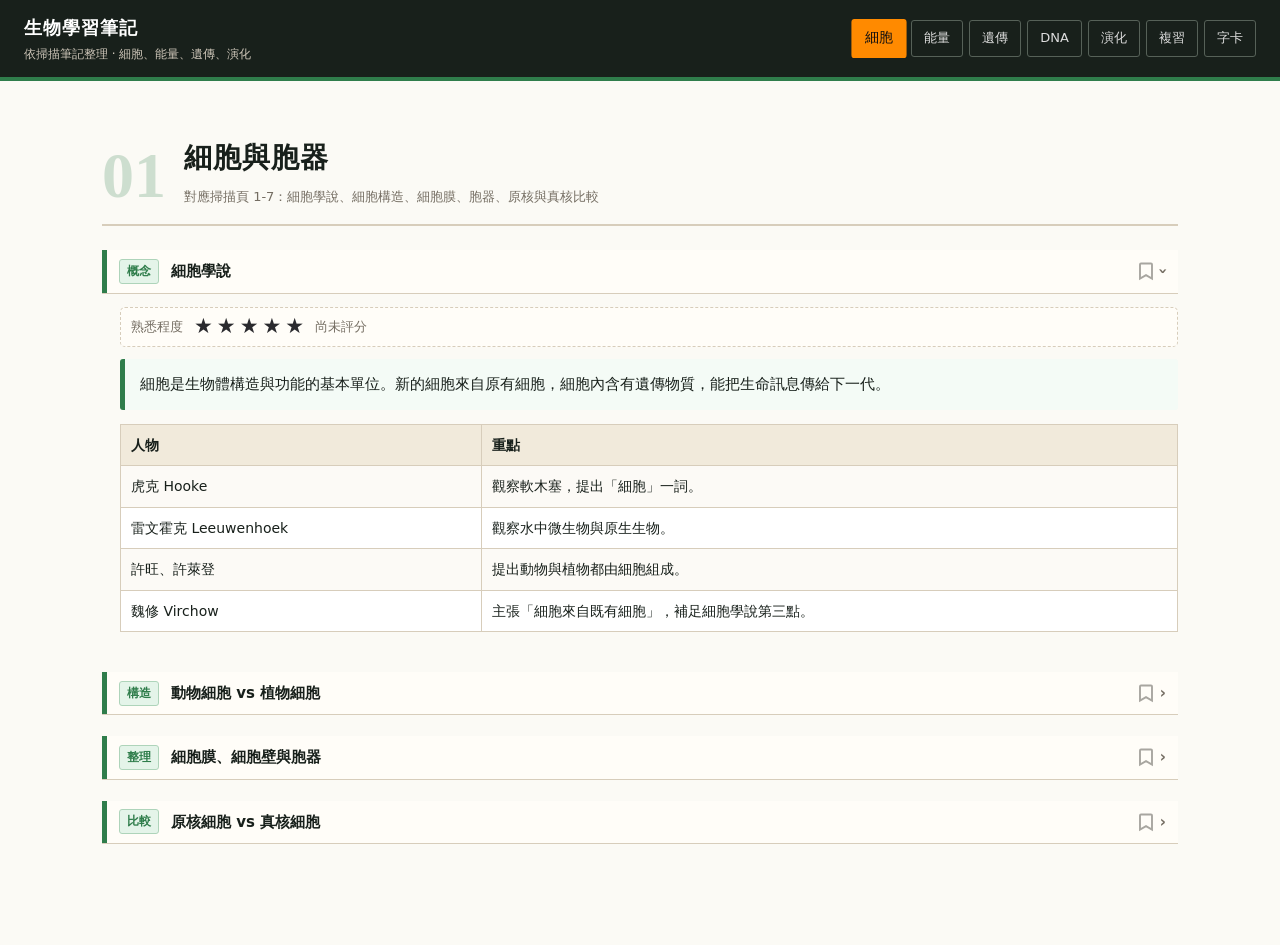
==== bio-notes/index.html @ 553b830d "Use mobile compatible biology icons" ====
<!DOCTYPE html>
<html lang="zh-Hant">
<head>
<meta charset="UTF-8">
<meta name="viewport" content="width=device-width, initial-scale=1.0">
<title>生物學習筆記</title>
<link rel="icon" type="image/svg+xml" href="favicon.svg">
<link rel="icon" type="image/png" sizes="192x192" href="icon-192.png">
<link rel="apple-touch-icon" sizes="180x180" href="icon-180.png">
<link rel="manifest" href="site.webmanifest">
<meta name="theme-color" content="#18201b">
<style>
:root {
  --ink:#18201b;
  --paper:#fbfaf5;
  --cream:#f1eadb;
  --line:#d7cdbb;
  --green:#2f7d4b;
  --blue:#2d6694;
  --red:#bc4b36;
  --gold:#9a6b20;
  --muted:#746d62;
  --highlight:#fff2b8;
}
* { box-sizing:border-box; }
body {
  margin:0;
  background:var(--paper);
  color:var(--ink);
  font-family:"Noto Sans TC","Microsoft JhengHei",system-ui,sans-serif;
  line-height:1.75;
  font-size:15px;
}
.topbar {
  position:sticky;
  top:0;
  z-index:20;
  background:var(--ink);
  color:white;
  padding:12px 24px;
  border-bottom:4px solid var(--green);
  display:flex;
  align-items:center;
  gap:18px;
  flex-wrap:wrap;
}
.brand { font-weight:800; letter-spacing:1px; font-size:18px; }
.sub { color:#cfc7ba; font-size:12px; }
.tabs { margin-left:auto; display:flex; gap:6px; flex-wrap:wrap; }
button {
  font:inherit;
}
.tab {
  border:1px solid #566158;
  background:transparent;
  color:#ddd;
  padding:6px 12px;
  border-radius:3px;
  cursor:pointer;
  font-size:13px;
}
.tab.active,.tab:hover { background:var(--green); border-color:var(--green); color:white; }
.pill {
  position:relative;
  display:inline-flex;
}
.pill input { position:absolute; opacity:0; }
.pill span {
  border:1px solid #566158;
  background:transparent;
  color:#ddd;
  padding:6px 12px;
  border-radius:3px;
  cursor:pointer;
  font-size:13px;
  transition:transform .5s cubic-bezier(.34,1.56,.64,1),
    background .25s ease,color .25s ease,border-color .25s ease;
}
.pill input:checked + span,
.pill span:hover {
  background:#ff8a00;
  color:#0e0e10;
  border-color:#ff8a00;
  transform:scale(1.06);
}
.container { max-width:1120px; margin:auto; padding:28px 22px 80px; }
.chapter { display:none; }
.chapter.active { display:block; }
.ch-head {
  border-bottom:2px solid var(--line);
  padding:24px 0 16px;
  margin-bottom:24px;
  display:flex;
  align-items:flex-end;
  gap:18px;
}
.ch-num {
  font-family:Georgia,serif;
  font-size:64px;
  line-height:1;
  color:var(--green);
  opacity:.22;
  font-weight:800;
}
h1,h2,h3 { margin:0; }
.ch-head h1 { font-size:28px; letter-spacing:1px; }
.ch-note { color:var(--muted); font-size:13px; margin-top:4px; }
.section { margin-bottom:22px; }
.section-title {
  border-left:5px solid var(--green);
  padding:8px 12px;
  background:#fffdf8;
  cursor:pointer;
  display:flex;
  justify-content:space-between;
  align-items:center;
  font-weight:800;
  box-shadow:0 1px 0 var(--line);
}
.section-title > span:first-child {
  display:flex;
  align-items:center;
  gap:6px;
  flex-wrap:wrap;
}
.section-tools {
  display:flex;
  align-items:center;
  gap:10px;
  margin-left:auto;
  padding-left:10px;
}
.mark {
  width:28px;
  height:24px;
  display:inline-flex;
  align-items:center;
  justify-content:center;
  cursor:pointer;
}
.mark input { position:absolute; opacity:0; }
.mark svg {
  width:24px;
  height:24px;
  fill:transparent;
  stroke:#a8a6a0;
  stroke-width:1.9;
  transition:fill .3s,stroke .3s;
}
.mark input:checked + svg {
  fill:#ff8a00;
  stroke:#ff8a00;
  animation:drop .55s cubic-bezier(.34,1.56,.64,1);
}
@keyframes drop {
  0% { transform:translateY(-9px) scale(.9); }
  55% { transform:translateY(3px) scale(1.14); }
  100% { transform:translateY(0) scale(1); }
}
.section-title:hover { background:var(--cream); }
.section-title .arrow { transition:.2s; color:var(--muted); }
.section-title.open .arrow { transform:rotate(90deg); }
.section-body { display:none; padding:14px 0 4px 18px; }
.section-body.open { display:block; }
.tag {
  display:inline-block;
  font-size:12px;
  padding:1px 7px;
  border-radius:3px;
  margin-right:6px;
  font-weight:800;
}
.tag-cell { background:#e4f4e9; color:var(--green); border:1px solid #aed4ba; }
.tag-energy { background:#e8f1fa; color:var(--blue); border:1px solid #bad3e8; }
.tag-gene { background:#fff0dd; color:var(--gold); border:1px solid #e0c28a; }
.tag-evo { background:#ffe8e4; color:var(--red); border:1px solid #e3b1a9; }
.callout {
  border-left:5px solid var(--green);
  background:#f4fbf6;
  padding:12px 15px;
  margin:0 0 14px;
  border-radius:3px;
}
.callout.blue { border-color:var(--blue); background:#f1f7fd; }
.callout.red { border-color:var(--red); background:#fff4f2; }
.callout.gold { border-color:var(--gold); background:#fff9ec; }
.keyword {
  background:var(--highlight);
  border:1px solid #e7d37a;
  padding:0 6px;
  border-radius:3px;
  font-weight:800;
  color:#735200;
}
.note-table {
  width:100%;
  border-collapse:collapse;
  background:white;
  margin:0 0 14px;
  font-size:14px;
}
.note-table th,.note-table td {
  border:1px solid var(--line);
  padding:8px 10px;
  vertical-align:top;
}
.note-table th {
  background:var(--cream);
  text-align:left;
  white-space:nowrap;
}
.note-table tr:nth-child(even) td { background:#fcfaf6; }
.grid {
  display:grid;
  grid-template-columns:repeat(2,minmax(0,1fr));
  gap:12px;
  margin-bottom:14px;
}
.card {
  border:1px solid var(--line);
  background:white;
  border-radius:4px;
  overflow:hidden;
}
.card h3 {
  background:var(--cream);
  padding:8px 12px;
  font-size:15px;
}
.card div { padding:10px 12px; font-size:14px; }
.timeline {
  border-left:3px solid var(--line);
  margin:0 0 14px 9px;
  padding-left:18px;
}
.tl {
  position:relative;
  margin:0 0 10px;
}
.tl::before {
  content:"";
  position:absolute;
  left:-26px;
  top:9px;
  width:10px;
  height:10px;
  border-radius:50%;
  background:var(--green);
  box-shadow:0 0 0 3px white,0 0 0 4px var(--green);
}
.formula {
  font-family:"Consolas","JetBrains Mono",monospace;
  background:#202820;
  color:#eaf7ea;
  padding:8px 10px;
  border-radius:4px;
  display:inline-block;
  margin:4px 0;
}
ul.clean { list-style:none; padding:0; margin:0 0 14px; }
ul.clean li {
  border-bottom:1px dashed var(--line);
  padding:5px 0 5px 18px;
  position:relative;
}
ul.clean li::before {
  content:"›";
  position:absolute;
  left:4px;
  color:var(--green);
  font-weight:900;
}
.fc-grid {
  display:grid;
  grid-template-columns:repeat(auto-fill,minmax(220px,1fr));
  gap:12px;
}
.fc {
  height:160px;
  perspective:900px;
  cursor:pointer;
}
.fc-inner {
  height:100%;
  position:relative;
  transition:transform .45s;
  transform-style:preserve-3d;
}
.fc.flipped .fc-inner { transform:rotateY(180deg); }
.front,.back {
  position:absolute;
  inset:0;
  backface-visibility:hidden;
  border-radius:5px;
  display:flex;
  align-items:center;
  justify-content:center;
  padding:14px;
  text-align:center;
}
.front { background:var(--ink); color:white; font-weight:900; }
.back { background:var(--highlight); border:2px solid #e7d37a; transform:rotateY(180deg); font-size:13px; }
.mini { color:var(--muted); font-size:12px; margin-bottom:12px; }
.review-list {
  display:grid;
  gap:10px;
  margin-top:12px;
}
.review-item {
  border:1px solid var(--line);
  background:white;
  border-left:5px solid #ff8a00;
  border-radius:5px;
  padding:10px 12px;
  display:flex;
  justify-content:space-between;
  align-items:center;
  gap:12px;
}
.review-item strong { display:block; }
.review-meta {
  color:var(--muted);
  font-size:12px;
}
.review-jump {
  border:1px solid #ff8a00;
  background:#ff8a00;
  color:#0e0e10;
  border-radius:4px;
  padding:6px 10px;
  font-weight:800;
  cursor:pointer;
  white-space:nowrap;
}
.empty-review {
  border:1px dashed var(--line);
  background:#fffdf8;
  border-radius:5px;
  padding:16px;
  color:var(--muted);
}
.self-check {
  display:flex;
  align-items:center;
  gap:10px;
  flex-wrap:wrap;
  border:1px dashed var(--line);
  background:#fffdf8;
  padding:8px 10px;
  margin:0 0 12px;
  border-radius:5px;
  font-size:13px;
  color:var(--muted);
}
.stars { display:inline-flex; gap:2px; }
.star {
  border:0;
  background:transparent;
  color:#2a2a2e;
  cursor:pointer;
  padding:0 1px;
  font-size:21px;
  line-height:1;
  transition:transform .25s cubic-bezier(.34,1.56,.64,1),color .15s ease;
}
.star.on { color:#ff8a00; }
.star.pop { transform:scale(1.3); }
.gene-tool {
  border:1px solid var(--line);
  background:white;
  border-radius:6px;
  padding:14px;
  margin:14px 0;
}
.tool-row {
  display:flex;
  gap:10px;
  align-items:flex-end;
  flex-wrap:wrap;
  margin-bottom:12px;
}
.tool-field {
  display:flex;
  flex-direction:column;
  gap:4px;
  font-size:13px;
  color:var(--muted);
}
.tool-field input {
  min-width:150px;
  border:1px solid var(--line);
  border-radius:4px;
  padding:8px 10px;
  font:inherit;
  background:#fffdf8;
}
.tool-button {
  border:1px solid #ff8a00;
  background:#ff8a00;
  color:#0e0e10;
  padding:8px 14px;
  border-radius:4px;
  cursor:pointer;
  font-weight:800;
}
.punnett-wrap { overflow-x:auto; }
.punnett {
  border-collapse:collapse;
  margin:10px auto;
  background:white;
}
.punnett th,.punnett td {
  border:4px solid var(--line);
  min-width:92px;
  height:72px;
  text-align:center;
  font-size:22px;
  font-weight:900;
  padding:8px;
}
.punnett th {
  background:#fffdf8;
  color:var(--ink);
}
.tool-result {
  display:grid;
  grid-template-columns:repeat(2,minmax(0,1fr));
  gap:10px;
  margin-top:10px;
}
.result-card {
  border:1px solid var(--line);
  background:#fcfaf6;
  border-radius:5px;
  padding:10px;
  font-size:14px;
}
.result-card strong { display:block; margin-bottom:4px; }
.tool-error {
  color:var(--red);
  font-weight:800;
  margin-top:8px;
}
.diagram {
  width:100%;
  background:#fffdf8;
  border:1px solid var(--line);
  border-radius:6px;
  margin:0 0 14px;
  padding:12px;
  overflow:hidden;
}
.diagram-title {
  font-weight:900;
  margin-bottom:8px;
  color:var(--ink);
}
.diagram svg {
  width:100%;
  height:auto;
  display:block;
}
.svg-label { font-size:13px; font-weight:700; fill:var(--ink); }
.svg-small { font-size:11px; fill:var(--muted); }
.svg-line { stroke:var(--ink); stroke-width:1.8; fill:none; }
.svg-arrow { stroke:var(--red); stroke-width:2; fill:none; marker-end:url(#arrow-red); }
.process {
  display:grid;
  grid-template-columns:repeat(5,1fr);
  gap:8px;
  margin:0 0 14px;
}
.step {
  background:white;
  border:1px solid var(--line);
  border-top:4px solid var(--green);
  padding:10px;
  border-radius:4px;
  min-height:88px;
}
.step strong { display:block; margin-bottom:4px; }
.table-wrap { overflow-x:auto; margin-bottom:14px; }
@media (max-width:720px) {
  .tabs { margin-left:0; }
  .grid { grid-template-columns:1fr; }
  .tool-result { grid-template-columns:1fr; }
  .process { grid-template-columns:1fr; }
  .ch-num { font-size:44px; }
  .note-table { font-size:13px; }
}
</style>
</head>
<body>
<div class="topbar">
  <div>
    <div class="brand">生物學習筆記</div>
    <div class="sub">依掃描筆記整理 · 細胞、能量、遺傳、演化</div>
  </div>
  <div class="tabs">
    <label class="pill"><input class="tab-choice" type="radio" name="chapter" checked onchange="showChapter('cell')"><span>細胞</span></label>
    <label class="pill"><input class="tab-choice" type="radio" name="chapter" onchange="showChapter('energy')"><span>能量</span></label>
    <label class="pill"><input class="tab-choice" type="radio" name="chapter" onchange="showChapter('gene')"><span>遺傳</span></label>
    <label class="pill"><input class="tab-choice" type="radio" name="chapter" onchange="showChapter('dna')"><span>DNA</span></label>
    <label class="pill"><input class="tab-choice" type="radio" name="chapter" onchange="showChapter('evo')"><span>演化</span></label>
    <label class="pill"><input class="tab-choice" type="radio" name="chapter" onchange="showChapter('review')"><span>複習</span></label>
    <label class="pill"><input class="tab-choice" type="radio" name="chapter" onchange="showChapter('cards')"><span>字卡</span></label>
  </div>
</div>

<main class="container">
<section id="cell" class="chapter active">
  <div class="ch-head">
    <div class="ch-num">01</div>
    <div>
      <h1>細胞與胞器</h1>
      <div class="ch-note">對應掃描頁 1-7：細胞學說、細胞構造、細胞膜、胞器、原核與真核比較</div>
    </div>
  </div>

  <div class="section">
    <div class="section-title open" onclick="toggle(this)"><span><span class="tag tag-cell">概念</span>細胞學說</span><span class="arrow">›</span></div>
    <div class="section-body open">
      <div class="callout">細胞是生物體構造與功能的基本單位。新的細胞來自原有細胞，細胞內含有遺傳物質，能把生命訊息傳給下一代。</div>
      <table class="note-table">
        <tr><th>人物</th><th>重點</th></tr>
        <tr><td>虎克 Hooke</td><td>觀察軟木塞，提出「細胞」一詞。</td></tr>
        <tr><td>雷文霍克 Leeuwenhoek</td><td>觀察水中微生物與原生生物。</td></tr>
        <tr><td>許旺、許萊登</td><td>提出動物與植物都由細胞組成。</td></tr>
        <tr><td>魏修 Virchow</td><td>主張「細胞來自既有細胞」，補足細胞學說第三點。</td></tr>
      </table>
    </div>
  </div>

  <div class="section">
    <div class="section-title" onclick="toggle(this)"><span><span class="tag tag-cell">構造</span>動物細胞 vs 植物細胞</span><span class="arrow">›</span></div>
    <div class="section-body">
      <div class="diagram">
        <div class="diagram-title">動物細胞與植物細胞示意圖</div>
        <svg viewBox="0 0 980 430" role="img" aria-label="動物細胞與植物細胞的構造比較">
          <defs>
            <marker id="arrow-red" markerWidth="8" markerHeight="8" refX="7" refY="4" orient="auto"><path d="M0,0 L8,4 L0,8 Z" fill="#bc4b36"/></marker>
          </defs>
          <text x="210" y="28" class="svg-label" text-anchor="middle">動物細胞</text>
          <text x="705" y="28" class="svg-label" text-anchor="middle">植物細胞</text>
          <path d="M82,198 C65,105 145,55 245,67 C330,77 388,140 360,235 C335,320 250,360 160,330 C105,312 90,260 82,198Z" fill="#f7d8cf" stroke="#bc4b36" stroke-width="3"/>
          <ellipse cx="220" cy="198" rx="72" ry="54" fill="#dbe9fb" stroke="#2d6694" stroke-width="3"/>
          <circle cx="220" cy="198" r="18" fill="#2d6694" opacity=".85"/>
          <ellipse cx="145" cy="265" rx="36" ry="16" fill="#f3c072" stroke="#9a6b20" stroke-width="2"/>
          <path d="M126,265 C140,254 154,276 168,265" class="svg-line"/>
          <ellipse cx="302" cy="245" rx="34" ry="15" fill="#f3c072" stroke="#9a6b20" stroke-width="2"/>
          <path d="M286,245 C300,235 313,256 326,245" class="svg-line"/>
          <path d="M140,145 C170,128 198,130 220,146 M136,162 C170,148 201,151 232,170" stroke="#7a5c2a" stroke-width="3" fill="none"/>
          <path d="M270,132 C295,140 315,160 325,184 M266,150 C288,158 303,174 315,195" stroke="#7a5c2a" stroke-width="3" fill="none"/>
          <circle cx="270" cy="305" r="14" fill="#9b59b6" opacity=".8"/>
          <circle cx="112" cy="210" r="5" fill="#18201b"/>
          <circle cx="320" cy="115" r="5" fill="#18201b"/>
          <line x1="220" y1="145" x2="220" y2="74" class="svg-arrow"/><text x="220" y="62" class="svg-small" text-anchor="middle">細胞核、核仁</text>
          <line x1="145" y1="265" x2="60" y2="335" class="svg-arrow"/><text x="56" y="355" class="svg-small">粒線體</text>
          <line x1="150" y1="145" x2="50" y2="118" class="svg-arrow"/><text x="18" y="112" class="svg-small">內質網</text>
          <line x1="82" y1="198" x2="36" y2="206" class="svg-arrow"/><text x="8" y="228" class="svg-small">細胞膜</text>
          <line x1="270" y1="305" x2="330" y2="366" class="svg-arrow"/><text x="338" y="382" class="svg-small">溶體</text>

          <rect x="515" y="70" width="360" height="280" rx="24" fill="#d7ebc6" stroke="#2f7d4b" stroke-width="12"/>
          <rect x="535" y="90" width="320" height="240" rx="18" fill="#f2f9ed" stroke="#5ba36e" stroke-width="3"/>
          <ellipse cx="690" cy="204" rx="90" ry="66" fill="#d7e8fb" stroke="#2d6694" stroke-width="3"/>
          <circle cx="690" cy="204" r="20" fill="#2d6694" opacity=".8"/>
          <ellipse cx="610" cy="284" rx="55" ry="24" fill="#9bd67f" stroke="#2f7d4b" stroke-width="3"/>
          <path d="M580,284 C600,264 622,304 644,284" stroke="#2f7d4b" stroke-width="2" fill="none"/>
          <ellipse cx="800" cy="140" rx="45" ry="20" fill="#9bd67f" stroke="#2f7d4b" stroke-width="3"/>
          <path d="M778,140 C795,124 812,154 828,140" stroke="#2f7d4b" stroke-width="2" fill="none"/>
          <ellipse cx="796" cy="278" rx="40" ry="18" fill="#f3c072" stroke="#9a6b20" stroke-width="2"/>
          <path d="M778,278 C794,266 812,292 828,278" class="svg-line"/>
          <path d="M570,135 C615,110 665,112 708,138 M570,154 C620,132 664,135 724,166" stroke="#7a5c2a" stroke-width="3" fill="none"/>
          <path d="M745,220 C780,224 815,236 835,260" stroke="#7a5c2a" stroke-width="3" fill="none"/>
          <line x1="515" y1="76" x2="470" y2="54" class="svg-arrow"/><text x="424" y="48" class="svg-small">細胞壁</text>
          <line x1="535" y1="106" x2="465" y2="112" class="svg-arrow"/><text x="407" y="118" class="svg-small">細胞膜</text>
          <line x1="690" y1="138" x2="690" y2="52" class="svg-arrow"/><text x="690" y="42" class="svg-small" text-anchor="middle">細胞核、核仁</text>
          <line x1="610" y1="284" x2="550" y2="380" class="svg-arrow"/><text x="495" y="398" class="svg-small">葉綠體</text>
          <line x1="796" y1="278" x2="880" y2="375" class="svg-arrow"/><text x="888" y="392" class="svg-small">粒線體</text>
          <line x1="785" y1="150" x2="925" y2="125" class="svg-arrow"/><text x="930" y="130" class="svg-small">大型液胞</text>
          <text x="210" y="404" class="svg-small" text-anchor="middle">無細胞壁、無葉綠體，常有中心粒與較小液胞</text>
          <text x="705" y="404" class="svg-small" text-anchor="middle">有細胞壁、葉綠體、大型液胞，形狀較固定</text>
        </svg>
      </div>
      <table class="note-table">
        <tr><th>構造</th><th>動物細胞</th><th>植物細胞</th></tr>
        <tr><td>細胞膜</td><td>有</td><td>有</td></tr>
        <tr><td>細胞壁</td><td>無</td><td>有，植物主要成分為纖維素；真菌為幾丁質、細菌為肽聚醣。</td></tr>
        <tr><td>葉綠體</td><td>無</td><td>有，行光合作用。</td></tr>
        <tr><td>液胞</td><td>小且較不明顯</td><td>大型液胞，儲存水分、養分與廢物。</td></tr>
        <tr><td>中心粒</td><td>常見</td><td>多數高等植物沒有。</td></tr>
        <tr><td>形狀</td><td>較不固定</td><td>因細胞壁較固定。</td></tr>
      </table>
      <table class="note-table">
        <tr><th>構造</th><th>組成</th><th>位置</th><th>重點功能</th></tr>
        <tr><td>細胞膜</td><td>磷脂雙層、蛋白質、醣類、固醇類。</td><td>包圍細胞外側；植物細胞位於細胞壁內側。</td><td>區隔細胞內外水溶液，控制物質進出，並透過膜蛋白與醣類進行運輸、受器作用與細胞辨識。</td></tr>
        <tr><td>細胞壁</td><td>植物為纖維素；真菌為幾丁質；細菌為肽聚醣。</td><td>細胞膜外側。</td><td>保護細胞、維持細胞形狀並提供支持。</td></tr>
        <tr><td>細胞核</td><td>核膜、核質、染色體、核仁；染色體由 DNA 與蛋白質組成。</td><td>真核細胞內。</td><td>儲存遺傳物質、控制細胞活動；核仁製造核糖體組成成分。</td></tr>
        <tr><td>細胞質</td><td>胞質液、膜狀胞器與非膜構造；胞質液含水、離子、酵素與膠狀物質。</td><td>細胞膜以內、細胞核以外。</td><td>許多化學反應進行處，也是胞器分布與物質運輸的環境。</td></tr>
        <tr><td>中心體 / 中心粒</td><td>動物細胞常見，中心粒由微管蛋白構成。</td><td>細胞核附近。</td><td>細胞分裂時幫助形成紡錘絲。</td></tr>
        <tr><td>核糖體</td><td>RNA 與蛋白質組成。</td><td>可游離於細胞質，也可附著在粗糙內質網、核膜外側；粒線體與葉綠體內也有。</td><td>合成蛋白質。</td></tr>
      </table>
    </div>
  </div>

  <div class="section">
    <div class="section-title" onclick="toggle(this)"><span><span class="tag tag-cell">整理</span>細胞膜、細胞壁與胞器</span><span class="arrow">›</span></div>
    <div class="section-body">
      <div class="diagram">
        <div class="diagram-title">細胞膜：磷脂雙層與選擇性通透</div>
        <svg viewBox="0 0 900 220" role="img" aria-label="磷脂雙層示意圖">
          <defs>
            <marker id="arrow-red" markerWidth="8" markerHeight="8" refX="7" refY="4" orient="auto"><path d="M0,0 L8,4 L0,8 Z" fill="#bc4b36"/></marker>
          </defs>
          <rect x="0" y="0" width="900" height="220" fill="#fffdf8"/>
          <text x="450" y="24" class="svg-label" text-anchor="middle">親水端朝外，疏水端相對；膜蛋白協助運輸、辨識與受器作用</text>
          <g transform="translate(80,62)">
            <script type="application/ecmascript"><![CDATA[]]></script>
            <circle cx="0" cy="0" r="12" fill="#2d6694"/><line x1="-5" y1="12" x2="-12" y2="48" stroke="#2d6694" stroke-width="3"/><line x1="5" y1="12" x2="12" y2="48" stroke="#2d6694" stroke-width="3"/>
            <circle cx="55" cy="0" r="12" fill="#2d6694"/><line x1="50" y1="12" x2="43" y2="48" stroke="#2d6694" stroke-width="3"/><line x1="60" y1="12" x2="67" y2="48" stroke="#2d6694" stroke-width="3"/>
            <circle cx="110" cy="0" r="12" fill="#2d6694"/><line x1="105" y1="12" x2="98" y2="48" stroke="#2d6694" stroke-width="3"/><line x1="115" y1="12" x2="122" y2="48" stroke="#2d6694" stroke-width="3"/>
            <circle cx="165" cy="0" r="12" fill="#2d6694"/><line x1="160" y1="12" x2="153" y2="48" stroke="#2d6694" stroke-width="3"/><line x1="170" y1="12" x2="177" y2="48" stroke="#2d6694" stroke-width="3"/>
            <circle cx="220" cy="0" r="12" fill="#2d6694"/><line x1="215" y1="12" x2="208" y2="48" stroke="#2d6694" stroke-width="3"/><line x1="225" y1="12" x2="232" y2="48" stroke="#2d6694" stroke-width="3"/>
            <circle cx="275" cy="0" r="12" fill="#2d6694"/><line x1="270" y1="12" x2="263" y2="48" stroke="#2d6694" stroke-width="3"/><line x1="280" y1="12" x2="287" y2="48" stroke="#2d6694" stroke-width="3"/>
            <circle cx="330" cy="0" r="12" fill="#2d6694"/><line x1="325" y1="12" x2="318" y2="48" stroke="#2d6694" stroke-width="3"/><line x1="335" y1="12" x2="342" y2="48" stroke="#2d6694" stroke-width="3"/>
            <circle cx="385" cy="0" r="12" fill="#2d6694"/><line x1="380" y1="12" x2="373" y2="48" stroke="#2d6694" stroke-width="3"/><line x1="390" y1="12" x2="397" y2="48" stroke="#2d6694" stroke-width="3"/>
            <circle cx="0" cy="96" r="12" fill="#2d6694"/><line x1="-12" y1="48" x2="-5" y2="84" stroke="#2d6694" stroke-width="3"/><line x1="12" y1="48" x2="5" y2="84" stroke="#2d6694" stroke-width="3"/>
            <circle cx="55" cy="96" r="12" fill="#2d6694"/><line x1="43" y1="48" x2="50" y2="84" stroke="#2d6694" stroke-width="3"/><line x1="67" y1="48" x2="60" y2="84" stroke="#2d6694" stroke-width="3"/>
            <circle cx="110" cy="96" r="12" fill="#2d6694"/><line x1="98" y1="48" x2="105" y2="84" stroke="#2d6694" stroke-width="3"/><line x1="122" y1="48" x2="115" y2="84" stroke="#2d6694" stroke-width="3"/>
            <circle cx="165" cy="96" r="12" fill="#2d6694"/><line x1="153" y1="48" x2="160" y2="84" stroke="#2d6694" stroke-width="3"/><line x1="177" y1="48" x2="170" y2="84" stroke="#2d6694" stroke-width="3"/>
            <circle cx="220" cy="96" r="12" fill="#2d6694"/><line x1="208" y1="48" x2="215" y2="84" stroke="#2d6694" stroke-width="3"/><line x1="232" y1="48" x2="225" y2="84" stroke="#2d6694" stroke-width="3"/>
            <circle cx="275" cy="96" r="12" fill="#2d6694"/><line x1="263" y1="48" x2="270" y2="84" stroke="#2d6694" stroke-width="3"/><line x1="287" y1="48" x2="280" y2="84" stroke="#2d6694" stroke-width="3"/>
            <circle cx="330" cy="96" r="12" fill="#2d6694"/><line x1="318" y1="48" x2="325" y2="84" stroke="#2d6694" stroke-width="3"/><line x1="342" y1="48" x2="335" y2="84" stroke="#2d6694" stroke-width="3"/>
            <circle cx="385" cy="96" r="12" fill="#2d6694"/><line x1="373" y1="48" x2="380" y2="84" stroke="#2d6694" stroke-width="3"/><line x1="397" y1="48" x2="390" y2="84" stroke="#2d6694" stroke-width="3"/>
          </g>
          <path d="M580,55 C545,80 545,140 580,165 C615,140 615,80 580,55Z" fill="#9bd67f" stroke="#2f7d4b" stroke-width="3"/>
          <path d="M695,75 L808,75" class="svg-arrow"/><text x="752" y="66" class="svg-small" text-anchor="middle">小分子可通過</text>
          <path d="M695,132 L808,132" stroke="#bc4b36" stroke-width="2" stroke-dasharray="7 5"/><text x="752" y="154" class="svg-small" text-anchor="middle">大型/帶電物質需蛋白質協助</text>
          <text x="80" y="195" class="svg-small">磷脂</text><text x="565" y="195" class="svg-small">膜蛋白</text><text x="708" y="195" class="svg-small">物質進出</text>
        </svg>
      </div>
      <div class="grid">
        <div class="card"><h3>細胞膜</h3><div>主要由<span class="keyword">磷脂雙層</span>、膜蛋白、醣類與固醇類組成。磷脂的親水端朝水溶液，疏水端相對，使膜具選擇性通透。</div></div>
        <div class="card"><h3>細胞壁</h3><div>植物細胞壁主要為纖維素；真菌為幾丁質；細菌為肽聚醣。功能是支持、保護並維持細胞形狀。</div></div>
        <div class="card"><h3>細胞核</h3><div>核膜為雙層膜並有核孔；核質含膠狀物質與酵素，是化學反應進行處；染色體由 DNA 與蛋白質組成。</div></div>
        <div class="card"><h3>細胞質</h3><div>由胞質液、膜狀胞器與非膜構造組成。胞質液富含水、離子、酵素和膠狀物質，是細胞代謝反應的重要場所。</div></div>
      </div>
      <div class="table-wrap">
        <table class="note-table">
          <tr><th>胞器</th><th>位址</th><th>型態</th><th>功能</th></tr>
          <tr>
            <td>粗糙內質網 RER</td>
            <td>細胞質中，核外側，並可與核膜相連。</td>
            <td>單層膜囊狀管道，表面附有核糖體，所以外觀較粗糙。</td>
            <td>合成、修飾並運輸蛋白質，特別是分泌蛋白與膜蛋白，也可作為物質運輸管道。</td>
          </tr>
          <tr>
            <td>平滑內質網 SER</td>
            <td>粗糙內質網外側或延伸處。</td>
            <td>單層膜管狀構造，表面不附核糖體，所以較平滑。</td>
            <td>合成脂質、固醇類，進行解毒並儲存鈣離子；肝細胞的 SER 特別發達。</td>
          </tr>
          <tr>
            <td>高基氏體</td>
            <td>細胞質中，通常位於內質網與細胞膜之間。</td>
            <td>單層膜，由多層扁平囊堆疊而成，旁邊常有小囊泡。</td>
            <td>接收內質網來的物質，進行修飾、分類、包裝，再形成囊泡分泌。</td>
          </tr>
          <tr>
            <td>溶體</td>
            <td>高基氏體外側形成，動物細胞的細胞質中較常見。</td>
            <td>單層膜小囊，內含多種消化酵素。</td>
            <td>胞內消化、胞器更新與分解外來物；也可協助汰換細胞。</td>
          </tr>
          <tr>
            <td>液胞</td>
            <td>細胞質中；植物細胞常有大型中央液胞。</td>
            <td>單層膜囊狀構造，植物細胞的液胞通常很大。</td>
            <td>儲存水分、養分、色素與廢物，並維持植物細胞膨壓。</td>
          </tr>
          <tr>
            <td>粒線體</td>
            <td>動植物細胞的細胞質中；耗能多的細胞通常較多。</td>
            <td>雙層膜，內膜向內摺疊形成皺褶；含自己的環狀 DNA 與核糖體。</td>
            <td>進行有氧呼吸，分解葡萄糖並產生大量 ATP。</td>
          </tr>
          <tr>
            <td>葉綠體</td>
            <td>植物綠色部位細胞的細胞質中，如葉肉細胞。</td>
            <td>雙層膜，內含類囊體、基質、葉綠素、自己的 DNA 與核糖體。</td>
            <td>進行光合作用，將光能轉成葡萄糖中的化學能。</td>
          </tr>
          <tr>
            <td>中心體 / 中心粒</td>
            <td>動物細胞核附近。</td>
            <td>非膜構造，中心粒由微管蛋白組成。</td>
            <td>細胞分裂時協助紡錘絲形成。</td>
          </tr>
          <tr>
            <td>細胞骨架</td>
            <td>細胞質中。</td>
            <td>由微管、微絲與中間絲等蛋白質纖維構成。</td>
            <td>維持細胞形狀、固定胞器位置，也和細胞運動與胞內運輸有關。</td>
          </tr>
        </table>
      </div>
    </div>
  </div>

  <div class="section">
    <div class="section-title" onclick="toggle(this)"><span><span class="tag tag-cell">比較</span>原核細胞 vs 真核細胞</span><span class="arrow">›</span></div>
    <div class="section-body">
      <table class="note-table">
        <tr><th>項目</th><th>原核細胞</th><th>真核細胞</th></tr>
        <tr><td>細胞核</td><td>沒有真正細胞核，DNA 位於核區。</td><td>有核膜包圍的細胞核。</td></tr>
        <tr><td>膜狀胞器</td><td>無</td><td>有，如粒線體、內質網、高基氏體。</td></tr>
        <tr><td>DNA</td><td>多為環狀 DNA。</td><td>線狀 DNA，與蛋白質形成染色體。</td></tr>
        <tr><td>大小</td><td>較小</td><td>較大</td></tr>
        <tr><td>例子</td><td>細菌、藍綠菌</td><td>動物、植物、真菌、原生生物</td></tr>
      </table>
    </div>
  </div>
</section>

<section id="energy" class="chapter">
  <div class="ch-head">
    <div class="ch-num">02</div>
    <div>
      <h1>細胞與能量</h1>
      <div class="ch-note">對應掃描頁 8-10：ATP、光合作用、呼吸作用、能量轉換</div>
    </div>
  </div>

  <div class="section">
    <div class="section-title open" onclick="toggle(this)"><span><span class="tag tag-energy">能量</span>ATP 與能量循環</span><span class="arrow">›</span></div>
    <div class="section-body open">
      <div class="callout blue">ATP 是細胞可直接使用的能量貨幣。ATP 分解成 ADP + Pi 時釋放能量；ADP 加上 Pi 則需要能量重新合成 ATP。</div>
      <table class="note-table">
        <tr><th>ATP 組成</th><th>說明</th></tr>
        <tr><td>腺嘌呤</td><td>含氮鹼基，和核糖共同形成腺苷。</td></tr>
        <tr><td>核糖</td><td>五碳糖，連接腺嘌呤與磷酸基。</td></tr>
        <tr><td>三個磷酸基</td><td>ATP 名稱中的「三磷酸」來源。末端磷酸鍵水解時釋放能量，形成 ADP + Pi。</td></tr>
      </table>
      <div class="diagram">
        <div class="diagram-title">ATP - ADP 循環</div>
        <svg viewBox="0 0 900 310" role="img" aria-label="ATP 與 ADP 的能量循環圖">
          <defs>
            <marker id="arrow-red" markerWidth="8" markerHeight="8" refX="7" refY="4" orient="auto"><path d="M0,0 L8,4 L0,8 Z" fill="#bc4b36"/></marker>
          </defs>
          <circle cx="250" cy="150" r="74" fill="#e8f1fa" stroke="#2d6694" stroke-width="4"/>
          <text x="250" y="142" class="svg-label" text-anchor="middle">ATP</text>
          <text x="250" y="166" class="svg-small" text-anchor="middle">高能分子</text>
          <circle cx="650" cy="150" r="74" fill="#fff0dd" stroke="#9a6b20" stroke-width="4"/>
          <text x="650" y="142" class="svg-label" text-anchor="middle">ADP + Pi</text>
          <text x="650" y="166" class="svg-small" text-anchor="middle">相對低能</text>
          <text x="465" y="32" class="svg-label" text-anchor="middle">水解，釋放能量</text>
          <text x="465" y="55" class="svg-small" text-anchor="middle">肌肉收縮、主動運輸、合成反應</text>
          <path d="M325,92 C420,70 520,70 610,92" class="svg-arrow"/>
          <path d="M610,208 C520,236 420,236 325,208" class="svg-arrow"/>
          <text x="465" y="274" class="svg-label" text-anchor="middle">儲能，重新合成 ATP</text>
          <text x="465" y="296" class="svg-small" text-anchor="middle">能量來自呼吸作用，植物也可來自光合作用</text>
        </svg>
      </div>
      <table class="note-table">
        <tr><th>反應</th><th>意義</th></tr>
        <tr><td><span class="formula">ATP + H2O → ADP + Pi + 能量</span></td><td>放能反應，供應肌肉收縮、主動運輸、合成作用等。</td></tr>
        <tr><td><span class="formula">ADP + Pi + 能量 → ATP</span></td><td>儲能反應，能量多來自呼吸作用或光合作用。</td></tr>
      </table>
      <div class="grid">
        <div class="card"><h3>分解代謝</h3><div>大分子分解成小分子，通常釋放能量，例如呼吸作用分解葡萄糖產生 ATP。</div></div>
        <div class="card"><h3>合成代謝</h3><div>小分子合成大分子，通常需要能量，例如光合作用把 CO2、H2O 合成葡萄糖。</div></div>
      </div>
    </div>
  </div>

  <div class="section">
    <div class="section-title" onclick="toggle(this)"><span><span class="tag tag-energy">作用</span>光合作用</span><span class="arrow">›</span></div>
    <div class="section-body">
      <div class="callout gold">光合作用把光能轉成化學能，儲存在葡萄糖中；主要在葉綠體進行。</div>
      <div class="diagram">
        <div class="diagram-title">光合作用流程圖：光反應 → 固碳反應</div>
        <svg viewBox="0 0 980 320" role="img" aria-label="光合作用光反應與固碳反應流程">
          <defs>
            <marker id="arrow-red" markerWidth="8" markerHeight="8" refX="7" refY="4" orient="auto"><path d="M0,0 L8,4 L0,8 Z" fill="#bc4b36"/></marker>
          </defs>
          <rect x="55" y="58" width="350" height="210" rx="24" fill="#eef8e7" stroke="#2f7d4b" stroke-width="5"/>
          <text x="230" y="42" class="svg-label" text-anchor="middle">葉綠體</text>
          <ellipse cx="225" cy="122" rx="115" ry="22" fill="#9bd67f" stroke="#2f7d4b" stroke-width="3"/>
          <ellipse cx="225" cy="166" rx="115" ry="22" fill="#9bd67f" stroke="#2f7d4b" stroke-width="3"/>
          <ellipse cx="225" cy="210" rx="115" ry="22" fill="#9bd67f" stroke="#2f7d4b" stroke-width="3"/>
          <text x="225" y="170" class="svg-label" text-anchor="middle">類囊體</text>
          <text x="225" y="252" class="svg-small" text-anchor="middle">基質</text>
          <rect x="500" y="60" width="165" height="90" rx="8" fill="#e8f1fa" stroke="#2d6694" stroke-width="3"/>
          <text x="582" y="95" class="svg-label" text-anchor="middle">光反應</text>
          <text x="582" y="122" class="svg-small" text-anchor="middle">水分解，產生 O2</text>
          <rect x="720" y="178" width="170" height="90" rx="8" fill="#fff0dd" stroke="#9a6b20" stroke-width="3"/>
          <text x="805" y="212" class="svg-label" text-anchor="middle">固碳反應</text>
          <text x="805" y="238" class="svg-small" text-anchor="middle">CO2 → 糖類</text>
          <path d="M90,32 L150,83" class="svg-arrow"/><text x="74" y="24" class="svg-small">光能</text>
          <path d="M96,285 L500,115" class="svg-arrow"/><text x="112" y="302" class="svg-small">H2O</text>
          <path d="M665,105 L720,205" class="svg-arrow"/><text x="704" y="146" class="svg-small">ATP、NADPH</text>
          <path d="M500,95 L405,120" class="svg-arrow"/><text x="420" y="88" class="svg-small">O2 釋出</text>
          <path d="M908,220 L805,220" class="svg-arrow"/><text x="920" y="224" class="svg-small">CO2</text>
          <path d="M805,268 L805,300" class="svg-arrow"/><text x="823" y="304" class="svg-small">C6H12O6</text>
        </svg>
      </div>
      <table class="note-table">
        <tr><th>總反應</th><td><span class="formula">6CO2 + 6H2O + 光能 → C6H12O6 + 6O2</span></td></tr>
        <tr><th>意義</th><td>把光能存入有機物，屬於合成作用；產物葡萄糖可供呼吸作用分解放能。</td></tr>
        <tr><th>場所</th><td>葉綠體。光反應在類囊體膜，固碳反應在基質。</td></tr>
        <tr><th>光反應</th><td>水分解產生 O2，電子與 H+ 使 NADP+ 還原成 NADPH，並把 ADP + Pi 合成 ATP。</td></tr>
        <tr><th>暗反應 / 固碳反應</th><td>固定 CO2，在基質中利用 ATP 與 NADPH 還原合成葡萄糖等醣類。</td></tr>
        <tr><th>影響因子</th><td>光強度、二氧化碳濃度、溫度、水分、葉綠素含量。</td></tr>
      </table>
    </div>
  </div>

  <div class="section">
    <div class="section-title" onclick="toggle(this)"><span><span class="tag tag-energy">作用</span>呼吸作用與發酵</span><span class="arrow">›</span></div>
    <div class="section-body">
      <div class="diagram">
        <div class="diagram-title">呼吸作用流程圖：葡萄糖逐步釋放能量</div>
        <svg viewBox="0 0 980 330" role="img" aria-label="細胞呼吸作用與發酵流程">
          <defs>
            <marker id="arrow-red" markerWidth="8" markerHeight="8" refX="7" refY="4" orient="auto"><path d="M0,0 L8,4 L0,8 Z" fill="#bc4b36"/></marker>
          </defs>
          <rect x="40" y="80" width="160" height="80" rx="8" fill="#fff0dd" stroke="#9a6b20" stroke-width="3"/>
          <text x="120" y="112" class="svg-label" text-anchor="middle">葡萄糖</text>
          <text x="120" y="138" class="svg-small" text-anchor="middle">C6H12O6</text>
          <rect x="285" y="80" width="170" height="80" rx="8" fill="#e8f1fa" stroke="#2d6694" stroke-width="3"/>
          <text x="370" y="112" class="svg-label" text-anchor="middle">糖解作用</text>
          <text x="370" y="138" class="svg-small" text-anchor="middle">細胞質，產生少量 ATP</text>
          <rect x="540" y="50" width="350" height="160" rx="80" fill="#f7d8cf" stroke="#bc4b36" stroke-width="4"/>
          <path d="M610,130 C650,74 735,74 780,130 C735,186 650,186 610,130Z" fill="#fff7f5" stroke="#bc4b36" stroke-width="3"/>
          <text x="715" y="34" class="svg-label" text-anchor="middle">粒線體</text>
          <rect x="645" y="104" width="140" height="54" rx="7" fill="#fff7f5" opacity=".96"/>
          <text x="715" y="124" class="svg-label" text-anchor="middle">有氧階段</text>
          <text x="715" y="148" class="svg-small" text-anchor="middle">大量 ATP、CO2、H2O</text>
          <rect x="540" y="250" width="350" height="62" rx="8" fill="#f4fbf6" stroke="#2f7d4b" stroke-width="3"/>
          <text x="715" y="276" class="svg-label" text-anchor="middle">無氧：發酵</text>
          <text x="715" y="298" class="svg-small" text-anchor="middle">酒精發酵或乳酸發酵，ATP 少</text>
          <path d="M200,120 L285,120" class="svg-arrow"/>
          <path d="M455,120 L540,120" class="svg-arrow"/><text x="500" y="103" class="svg-small" text-anchor="middle">有 O2</text>
          <path d="M455,142 C495,180 512,238 540,278" class="svg-arrow"/><text x="492" y="202" class="svg-small" text-anchor="middle">無 O2</text>
          <text x="715" y="234" class="svg-small" text-anchor="middle">你的筆記重點：氧氣越多，進粒線體產 ATP 越多；缺氧則走發酵。</text>
        </svg>
      </div>
      <table class="note-table">
        <tr><th>有氧呼吸總反應</th><td><span class="formula">C6H12O6 + 6O2 → 6CO2 + 6H2O + ATP</span></td></tr>
        <tr><th>糖解作用</th><td>在細胞質中進行，葡萄糖分解成 2 個丙酮酸，淨產生 2 ATP。</td></tr>
        <tr><th>有氧呼吸</th><td>丙酮酸進入粒線體，在氧氣參與下產生 CO2、H2O 與大量 ATP，常記約 30-32 ATP。</td></tr>
        <tr><th>酒精發酵</th><td>酵母菌、部分植物根細胞缺氧時可進行，產生酒精與 CO2，ATP 少。</td></tr>
        <tr><th>乳酸發酵</th><td>乳酸菌、骨骼肌缺氧時可進行，產生乳酸，ATP 少。</td></tr>
        <tr><th>影響因子</th><td>溫度、氧氣濃度與酵素活性；溫度太高會使酵素失去活性。</td></tr>
      </table>
      <div class="grid">
        <div class="card"><h3>光合作用</h3><div>儲存能量：CO2 和 H2O 變成葡萄糖與 O2。</div></div>
        <div class="card"><h3>呼吸作用</h3><div>釋放能量：葡萄糖和 O2 變成 CO2、H2O 與 ATP。</div></div>
        <div class="card"><h3>能量流動</h3><div>能量流動是單向的：光能進入生態系，經生產者轉成化學能，最後多以熱能散失。</div></div>
        <div class="card"><h3>物質循環</h3><div>元素可反覆循環，例如 CO2 在光合作用與呼吸作用之間轉換。</div></div>
      </div>
    </div>
  </div>
</section>

<section id="gene" class="chapter">
  <div class="ch-head">
    <div class="ch-num">03</div>
    <div>
      <h1>細胞分裂與遺傳</h1>
      <div class="ch-note">對應掃描頁 11-26：染色體、細胞週期、有絲分裂、減數分裂、孟德爾遺傳</div>
    </div>
  </div>

  <div class="section">
    <div class="section-title open" onclick="toggle(this)"><span><span class="tag tag-gene">分裂</span>染色體與細胞週期</span><span class="arrow">›</span></div>
    <div class="section-body open">
      <div class="callout gold">DNA 複製前是一條染色質；複製後形成兩條姊妹染色分體，由著絲點連接。分裂時染色質濃縮成染色體，方便平均分配。</div>
      <div class="diagram">
        <div class="diagram-title">染色體構造：DNA、染色質、染色體</div>
        <svg viewBox="0 0 960 320" role="img" aria-label="染色質與染色體構造圖">
          <defs>
            <marker id="arrow-red" markerWidth="8" markerHeight="8" refX="7" refY="4" orient="auto"><path d="M0,0 L8,4 L0,8 Z" fill="#bc4b36"/></marker>
          </defs>
          <path d="M55,90 C95,40 145,140 185,90 S275,140 315,90" stroke="#2d6694" stroke-width="5" fill="none"/>
          <path d="M55,130 C95,80 145,180 185,130 S275,180 315,130" stroke="#bc4b36" stroke-width="5" fill="none"/>
          <line x1="92" y1="84" x2="92" y2="136" stroke="#9a6b20" stroke-width="2"/>
          <line x1="140" y1="118" x2="140" y2="152" stroke="#9a6b20" stroke-width="2"/>
          <line x1="190" y1="86" x2="190" y2="134" stroke="#9a6b20" stroke-width="2"/>
          <line x1="250" y1="120" x2="250" y2="154" stroke="#9a6b20" stroke-width="2"/>
          <text x="185" y="215" class="svg-label" text-anchor="middle">DNA 雙股螺旋</text>
          <path d="M340,110 L430,110" class="svg-arrow"/>
          <path d="M480,60 C430,95 520,105 470,140 C430,170 535,190 480,225" stroke="#7a5c2a" stroke-width="6" fill="none"/>
          <circle cx="458" cy="84" r="14" fill="#f3c072" stroke="#9a6b20" stroke-width="2"/>
          <circle cx="500" cy="122" r="14" fill="#f3c072" stroke="#9a6b20" stroke-width="2"/>
          <circle cx="462" cy="162" r="14" fill="#f3c072" stroke="#9a6b20" stroke-width="2"/>
          <text x="482" y="270" class="svg-label" text-anchor="middle">DNA 纏繞蛋白質 → 染色質</text>
          <path d="M560,110 L650,110" class="svg-arrow"/>
          <path d="M720,52 C765,88 785,142 746,168 C718,188 690,222 670,265" stroke="#2d6694" stroke-width="18" stroke-linecap="round" fill="none"/>
          <path d="M818,52 C773,88 753,142 792,168 C820,188 848,222 868,265" stroke="#bc4b36" stroke-width="18" stroke-linecap="round" fill="none"/>
          <circle cx="769" cy="166" r="22" fill="#9a6b20"/>
          <text x="770" y="290" class="svg-label" text-anchor="middle">複製後染色體</text>
          <line x1="769" y1="166" x2="890" y2="150" class="svg-arrow"/><text x="898" y="154" class="svg-small">著絲點</text>
          <line x1="720" y1="52" x2="664" y2="34" class="svg-arrow"/><text x="574" y="34" class="svg-small">姊妹染色分體</text>
        </svg>
      </div>
      <table class="note-table">
        <tr><th>名詞</th><th>重點</th></tr>
        <tr><td>染色質</td><td>平時呈細絲狀，主要由 DNA 與蛋白質組成。</td></tr>
        <tr><td>染色體</td><td>細胞分裂時染色質濃縮纏繞形成，較容易被平均分配。</td></tr>
        <tr><td>基因</td><td>DNA 上控制性狀的片段，可視為蛋白質或功能產物的訊息。</td></tr>
        <tr><td>等位基因</td><td>位於同源染色體相同位置、控制同一性狀的不同形式，例如 A 與 a。</td></tr>
        <tr><td>同源染色體</td><td>大小、形狀與基因位置相似，一條來自父方，一條來自母方。</td></tr>
        <tr><td>姊妹染色分體</td><td>DNA 複製後形成的兩條相同染色分體，由著絲點連接。</td></tr>
      </table>
      <table class="note-table">
        <tr><th>時期</th><th>重點</th></tr>
        <tr><td>間期 G1</td><td>細胞生長，合成蛋白質與胞器，準備 DNA 複製。</td></tr>
        <tr><td>間期 S</td><td>DNA 複製，染色體由一條染色分體變成兩條姊妹染色分體。</td></tr>
        <tr><td>間期 G2</td><td>檢查 DNA、合成分裂所需物質，準備進入分裂期。</td></tr>
        <tr><td>前期</td><td>染色體凝縮，核膜、核仁逐漸消失，紡錘絲形成。</td></tr>
        <tr><td>中期</td><td>染色體排列在赤道板，紡錘絲連接著絲點。</td></tr>
        <tr><td>後期</td><td>姊妹染色分體分離，移向兩極。</td></tr>
        <tr><td>末期</td><td>染色體鬆開，核膜重建，接著細胞質分裂。</td></tr>
      </table>
    </div>
  </div>

  <div class="section">
    <div class="section-title" onclick="toggle(this)"><span><span class="tag tag-gene">比較</span>有絲分裂 vs 減數分裂</span><span class="arrow">›</span></div>
    <div class="section-body">
      <div class="diagram">
        <div class="diagram-title">有絲分裂與減數分裂過程圖</div>
        <svg viewBox="0 0 980 360" role="img" aria-label="有絲分裂與減數分裂比較流程圖">
          <defs>
            <marker id="arrow-red" markerWidth="8" markerHeight="8" refX="7" refY="4" orient="auto"><path d="M0,0 L8,4 L0,8 Z" fill="#bc4b36"/></marker>
          </defs>
          <text x="135" y="28" class="svg-label" text-anchor="middle">有絲分裂</text>
          <text x="625" y="28" class="svg-label" text-anchor="middle">減數分裂</text>
          <circle cx="135" cy="95" r="45" fill="#e8f1fa" stroke="#2d6694" stroke-width="3"/>
          <text x="135" y="99" class="svg-small" text-anchor="middle">母細胞 2n</text>
          <path d="M135,140 L135,205" class="svg-arrow"/><text x="155" y="176" class="svg-small">一次分裂</text>
          <circle cx="75" cy="270" r="38" fill="#e8f1fa" stroke="#2d6694" stroke-width="3"/>
          <circle cx="195" cy="270" r="38" fill="#e8f1fa" stroke="#2d6694" stroke-width="3"/>
          <text x="75" y="274" class="svg-small" text-anchor="middle">2n</text><text x="195" y="274" class="svg-small" text-anchor="middle">2n</text>
          <text x="135" y="332" class="svg-small" text-anchor="middle">兩個子細胞，染色體數與母細胞相同</text>

          <circle cx="625" cy="82" r="44" fill="#fff0dd" stroke="#9a6b20" stroke-width="3"/>
          <text x="625" y="86" class="svg-small" text-anchor="middle">母細胞 2n</text>
          <path d="M625,126 L625,171" class="svg-arrow"/><text x="648" y="152" class="svg-small">減 I：同源染色體分離</text>
          <circle cx="555" cy="210" r="36" fill="#fff0dd" stroke="#9a6b20" stroke-width="3"/>
          <circle cx="695" cy="210" r="36" fill="#fff0dd" stroke="#9a6b20" stroke-width="3"/>
          <text x="555" y="214" class="svg-small" text-anchor="middle">n</text><text x="695" y="214" class="svg-small" text-anchor="middle">n</text>
          <path d="M555,246 L505,285" class="svg-arrow"/><path d="M555,246 L605,285" class="svg-arrow"/>
          <path d="M695,246 L645,285" class="svg-arrow"/><path d="M695,246 L745,285" class="svg-arrow"/>
          <circle cx="505" cy="315" r="28" fill="#fff0dd" stroke="#9a6b20" stroke-width="3"/>
          <circle cx="605" cy="315" r="28" fill="#fff0dd" stroke="#9a6b20" stroke-width="3"/>
          <circle cx="645" cy="315" r="28" fill="#fff0dd" stroke="#9a6b20" stroke-width="3"/>
          <circle cx="745" cy="315" r="28" fill="#fff0dd" stroke="#9a6b20" stroke-width="3"/>
          <text x="842" y="208" class="svg-small">減 II：姊妹染色分體分離</text>
          <text x="625" y="354" class="svg-small" text-anchor="middle">四個配子，染色體數減半，基因組合不同</text>
        </svg>
      </div>
      <table class="note-table">
        <tr><th>項目</th><th>有絲分裂</th><th>減數分裂</th></tr>
        <tr><td>重要性</td><td>生長、修補、無性生殖。</td><td>形成配子，維持世代染色體數穩定。</td></tr>
        <tr><td>複製次數</td><td>DNA 複製 1 次。</td><td>DNA 複製 1 次。</td></tr>
        <tr><td>分裂次數</td><td>1 次。</td><td>2 次。</td></tr>
        <tr><td>子細胞數目</td><td>2 個。</td><td>4 個。</td></tr>
        <tr><td>染色體數</td><td>與母細胞相同。</td><td>母細胞的一半。</td></tr>
        <tr><td>基因組合</td><td>子細胞彼此相同。</td><td>子細胞彼此不同，增加遺傳變異。</td></tr>
        <tr><td>特殊事件</td><td>無同源染色體配對。</td><td>同源染色體配對、互換、分離。</td></tr>
        <tr><td>發生細胞</td><td>體細胞。</td><td>生殖母細胞，產生精子或卵。</td></tr>
        <tr><td>人類例子</td><td>體細胞 46 條染色體，分裂後仍為 46 條。</td><td>配子 23 條染色體，受精後恢復 46 條。</td></tr>
      </table>
      <div class="callout gold">減數分裂 I 分離的是同源染色體；減數分裂 II 分離的是姊妹染色分體。這是判斷題最常考的差異。</div>
    </div>
  </div>

  <div class="section">
    <div class="section-title" onclick="toggle(this)"><span><span class="tag tag-gene">定律</span>孟德爾遺傳</span><span class="arrow">›</span></div>
    <div class="section-body">
      <div class="grid">
        <div class="card"><h3>分離律</h3><div>成對的等位基因在形成配子時分離，每個配子只得到其中一個。</div></div>
        <div class="card"><h3>獨立分配律</h3><div>不同性狀的等位基因在形成配子時可自由組合，前提是基因位於不同染色體或距離夠遠。</div></div>
      </div>
      <table class="note-table">
        <tr><th>名詞</th><th>說明</th></tr>
        <tr><td>顯性</td><td>在雜合狀態會表現出來的性狀，如 A。</td></tr>
        <tr><td>隱性</td><td>需同型合子才表現，如 aa。</td></tr>
        <tr><td>基因型</td><td>個體的基因組成，例如 AA、Aa、aa。</td></tr>
        <tr><td>表現型</td><td>實際呈現的性狀，例如高莖、矮莖。</td></tr>
        <tr><td>同型合子</td><td>成對等位基因相同，例如 AA 或 aa。</td></tr>
        <tr><td>異型合子</td><td>成對等位基因不同，例如 Aa。</td></tr>
        <tr><td>親代 / 子代</td><td>P 代表親代，F1 為第一子代，F2 為第二子代。</td></tr>
        <tr><td>測交</td><td>未知顯性個體 × 隱性同型合子，用來判斷未知個體基因型。</td></tr>
      </table>
      <div class="callout">常見比例：單性雜交 Aa × Aa，基因型 1:2:1，表現型 3:1。測交 Aa × aa，表現型常見 1:1。雙性雜交 AaBb × AaBb，表現型常見 9:3:3:1。</div>
      <div class="gene-tool">
        <h3>基因型互動推算</h3>
        <div class="mini">輸入親代基因型，可使用單性雜交或雙性雜交，例如 Aa × Aa、AaBb × AaBb、AA × aa。</div>
        <div class="tool-row">
          <label class="tool-field">親代 1
            <input id="parentA" value="Aa" autocomplete="off" spellcheck="false">
          </label>
          <label class="tool-field">親代 2
            <input id="parentB" value="Aa" autocomplete="off" spellcheck="false">
          </label>
          <button class="tool-button" type="button" onclick="runPunnett()">產生結果</button>
        </div>
        <div id="punnettError" class="tool-error"></div>
        <div id="punnettOutput"></div>
      </div>
      <div class="diagram">
        <div class="diagram-title">單性雜交：Aa × Aa</div>
        <svg viewBox="0 0 620 300" role="img" aria-label="孟德爾單性雜交方格">
          <rect x="170" y="70" width="300" height="180" fill="white" stroke="#d7cdbb" stroke-width="3"/>
          <line x1="170" y1="130" x2="470" y2="130" stroke="#d7cdbb" stroke-width="3"/>
          <line x1="170" y1="190" x2="470" y2="190" stroke="#d7cdbb" stroke-width="3"/>
          <line x1="270" y1="70" x2="270" y2="250" stroke="#d7cdbb" stroke-width="3"/>
          <line x1="370" y1="70" x2="370" y2="250" stroke="#d7cdbb" stroke-width="3"/>
          <text x="320" y="38" class="svg-label" text-anchor="middle">親代配子</text>
          <text x="320" y="105" class="svg-label" text-anchor="middle">A</text><text x="420" y="105" class="svg-label" text-anchor="middle">a</text>
          <text x="220" y="165" class="svg-label" text-anchor="middle">A</text><text x="220" y="225" class="svg-label" text-anchor="middle">a</text>
          <text x="320" y="165" class="svg-label" text-anchor="middle">AA</text><text x="420" y="165" class="svg-label" text-anchor="middle">Aa</text>
          <text x="320" y="225" class="svg-label" text-anchor="middle">Aa</text><text x="420" y="225" class="svg-label" text-anchor="middle">aa</text>
          <text x="320" y="282" class="svg-small" text-anchor="middle">基因型 1 AA : 2 Aa : 1 aa；若 A 顯性，表現型 3 : 1</text>
        </svg>
      </div>
    </div>
  </div>

  <div class="section">
    <div class="section-title" onclick="toggle(this)"><span><span class="tag tag-gene">延伸</span>非典型遺傳與血型</span><span class="arrow">›</span></div>
    <div class="section-body">
      <table class="note-table">
        <tr><th>類型</th><th>重點</th><th>例子</th></tr>
        <tr><td>不完全顯性</td><td>雜合子表現介於兩種同型合子之間。</td><td>紅花 × 白花 → 粉紅花。</td></tr>
        <tr><td>共顯性</td><td>雜合子同時表現兩種等位基因的效果。</td><td>AB 型同時有 A、B 抗原。</td></tr>
        <tr><td>多基因遺傳</td><td>一個性狀由多對基因控制，表現常呈連續分布。</td><td>身高、膚色。</td></tr>
        <tr><td>複等位基因</td><td>族群中同一基因位置有超過兩種等位基因。</td><td>ABO 血型。</td></tr>
        <tr><td>性聯遺傳</td><td>基因位於性染色體上，常見 X 聯遺傳。</td><td>紅綠色盲、血友病。</td></tr>
      </table>
      <table class="note-table">
        <tr><th>血型</th><th>可能基因型</th><th>紅血球表面抗原</th><th>血清抗體</th></tr>
        <tr><td>A 型</td><td>IAIA 或 IAi</td><td>A 抗原</td><td>抗 B</td></tr>
        <tr><td>B 型</td><td>IBIB 或 IBi</td><td>B 抗原</td><td>抗 A</td></tr>
        <tr><td>AB 型</td><td>IAIB</td><td>A、B 抗原</td><td>無抗 A、抗 B 抗體</td></tr>
        <tr><td>O 型</td><td>ii</td><td>無 A、B 抗原</td><td>抗 A、抗 B</td></tr>
      </table>
      <table class="note-table">
        <tr><th>血型補充</th><th>重點</th></tr>
        <tr><td>IA 與 IB</td><td>彼此為共顯性，所以 IAIB 表現 AB 型。</td></tr>
        <tr><td>i</td><td>對 IA、IB 皆為隱性，所以 ii 才表現 O 型。</td></tr>
        <tr><td>Rh 血型</td><td>有 Rh 抗原為 Rh+，沒有為 Rh-；輸血時也需注意相容性。</td></tr>
      </table>
      <div class="callout gold">性聯遺傳筆記重點：基因位於 X 或 Y 染色體上。男性為 XY，只有一條 X，所以 X 聯隱性性狀較容易在男性表現；女性 XX 通常需兩個隱性等位基因才表現。</div>
      <table class="note-table">
        <tr><th>項目</th><th>重點整理</th></tr>
        <tr><td>性染色體</td><td>女性 XX、男性 XY；卵細胞只帶 X，精子可帶 X 或 Y，因此父方精子決定子女性別。</td></tr>
        <tr><td>X 聯隱性</td><td>如紅綠色盲、血友病；男性只要 X 上帶隱性基因就會表現。</td></tr>
        <tr><td>帶因者</td><td>女性雜合通常不表現，但可把隱性基因傳給子代。</td></tr>
      </table>
    </div>
  </div>
</section>

<section id="dna" class="chapter">
  <div class="ch-head">
    <div class="ch-num">04</div>
    <div>
      <h1>DNA、蛋白質與基因科技</h1>
      <div class="ch-note">對應掃描頁 27-31：核酸、DNA 複製、轉錄、翻譯、基因工程</div>
    </div>
  </div>

  <div class="section">
    <div class="section-title open" onclick="toggle(this)"><span><span class="tag tag-gene">分子</span>核酸與 DNA</span><span class="arrow">›</span></div>
    <div class="section-body open">
      <div class="diagram">
        <div class="diagram-title">DNA 與 RNA 結構比較</div>
        <svg viewBox="0 0 960 320" role="img" aria-label="DNA 與 RNA 結構比較圖">
          <defs>
            <marker id="arrow-red" markerWidth="8" markerHeight="8" refX="7" refY="4" orient="auto"><path d="M0,0 L8,4 L0,8 Z" fill="#bc4b36"/></marker>
          </defs>
          <text x="230" y="30" class="svg-label" text-anchor="middle">DNA：雙股，A-T、C-G</text>
          <path d="M120,65 C190,120 270,120 340,65" stroke="#2d6694" stroke-width="5" fill="none"/>
          <path d="M120,245 C190,190 270,190 340,245" stroke="#bc4b36" stroke-width="5" fill="none"/>
          <line x1="150" y1="86" x2="150" y2="224" stroke="#9a6b20" stroke-width="2"/>
          <line x1="190" y1="105" x2="190" y2="205" stroke="#9a6b20" stroke-width="2"/>
          <line x1="230" y1="112" x2="230" y2="198" stroke="#9a6b20" stroke-width="2"/>
          <line x1="270" y1="105" x2="270" y2="205" stroke="#9a6b20" stroke-width="2"/>
          <line x1="310" y1="86" x2="310" y2="224" stroke="#9a6b20" stroke-width="2"/>
          <text x="150" y="155" class="svg-small" text-anchor="middle">A=T</text>
          <text x="190" y="155" class="svg-small" text-anchor="middle">C≡G</text>
          <text x="230" y="155" class="svg-small" text-anchor="middle">T=A</text>
          <text x="270" y="155" class="svg-small" text-anchor="middle">G≡C</text>
          <text x="310" y="155" class="svg-small" text-anchor="middle">A=T</text>
          <text x="700" y="30" class="svg-label" text-anchor="middle">RNA：單股，A-U、C-G</text>
          <path d="M565,90 C620,40 685,135 750,88 C805,50 835,128 845,210" stroke="#2f7d4b" stroke-width="5" fill="none"/>
          <circle cx="586" cy="76" r="18" fill="#e4f4e9" stroke="#2f7d4b" stroke-width="2"/><text x="586" y="81" class="svg-small" text-anchor="middle">A</text>
          <circle cx="642" cy="78" r="18" fill="#e4f4e9" stroke="#2f7d4b" stroke-width="2"/><text x="642" y="83" class="svg-small" text-anchor="middle">U</text>
          <circle cx="700" cy="116" r="18" fill="#e4f4e9" stroke="#2f7d4b" stroke-width="2"/><text x="700" y="121" class="svg-small" text-anchor="middle">C</text>
          <circle cx="760" cy="88" r="18" fill="#e4f4e9" stroke="#2f7d4b" stroke-width="2"/><text x="760" y="93" class="svg-small" text-anchor="middle">G</text>
          <circle cx="822" cy="150" r="18" fill="#e4f4e9" stroke="#2f7d4b" stroke-width="2"/><text x="822" y="155" class="svg-small" text-anchor="middle">A</text>
          <text x="230" y="290" class="svg-small" text-anchor="middle">DNA：去氧核糖、雙股、儲存遺傳訊息</text>
          <text x="700" y="290" class="svg-small" text-anchor="middle">RNA：核糖、單股、參與蛋白質合成</text>
        </svg>
      </div>
      <table class="note-table">
        <tr><th>核酸基本單位</th><td colspan="2">核酸由許多核苷酸連接而成；每個核苷酸包含一個磷酸基、一個五碳糖與一個含氮鹼基。</td></tr>
        <tr><th>項目</th><th>DNA</th><th>RNA</th></tr>
        <tr><td>五碳糖</td><td>去氧核糖</td><td>核糖</td></tr>
        <tr><td>鹼基</td><td>A、T、C、G</td><td>A、U、C、G</td></tr>
        <tr><td>構造</td><td>雙股螺旋</td><td>多為單股</td></tr>
        <tr><td>功能</td><td>儲存遺傳訊息，可作為複製與轉錄模板。</td><td>參與蛋白質合成，可分為 mRNA、tRNA、rRNA 等。</td></tr>
        <tr><td>所在位置</td><td>主要在細胞核；粒線體與葉綠體也有自己的 DNA。</td><td>可在細胞核、細胞質與核糖體中發現。</td></tr>
      </table>
      <div class="callout">DNA 鹼基配對：A 配 T，C 配 G。複製時兩股分開，各自作為模板合成互補新股。</div>
      <div class="diagram">
        <div class="diagram-title">DNA 複製：半保留複製</div>
        <svg viewBox="0 0 900 280" role="img" aria-label="DNA 半保留複製圖">
          <defs>
            <marker id="arrow-red" markerWidth="8" markerHeight="8" refX="7" refY="4" orient="auto"><path d="M0,0 L8,4 L0,8 Z" fill="#bc4b36"/></marker>
          </defs>
          <text x="130" y="35" class="svg-label" text-anchor="middle">原 DNA</text>
          <path d="M70,70 C110,110 150,110 190,70 M70,190 C110,150 150,150 190,190" stroke="#2d6694" stroke-width="5" fill="none"/>
          <path d="M240,130 L350,130" class="svg-arrow"/><text x="294" y="112" class="svg-small" text-anchor="middle">解旋、互補配對</text>
          <text x="520" y="35" class="svg-label" text-anchor="middle">子代 DNA 1</text>
          <path d="M440,70 C480,110 520,110 560,70" stroke="#2d6694" stroke-width="5" fill="none"/>
          <path d="M440,190 C480,150 520,150 560,190" stroke="#bc4b36" stroke-width="5" fill="none"/>
          <text x="730" y="35" class="svg-label" text-anchor="middle">子代 DNA 2</text>
          <path d="M650,70 C690,110 730,110 770,70" stroke="#bc4b36" stroke-width="5" fill="none"/>
          <path d="M650,190 C690,150 730,150 770,190" stroke="#2d6694" stroke-width="5" fill="none"/>
          <text x="450" y="242" class="svg-small" text-anchor="middle">每個新 DNA 都保留一股舊股，並合成一股新股，所以稱「半保留複製」。</text>
        </svg>
      </div>
      <table class="note-table">
        <tr><th>DNA 複製重點</th><th>說明</th></tr>
        <tr><td>半保留複製</td><td>每個子代 DNA 都含一股舊股與一股新股。</td></tr>
        <tr><td>解旋</td><td>雙股 DNA 先分開，露出兩股模板。</td></tr>
        <tr><td>互補配對</td><td>A 對 T、C 對 G，新股依模板合成。</td></tr>
        <tr><td>意義</td><td>讓細胞分裂前能複製遺傳訊息，使子細胞取得完整 DNA。</td></tr>
      </table>
    </div>
  </div>

  <div class="section">
    <div class="section-title" onclick="toggle(this)"><span><span class="tag tag-gene">中心法則</span>轉錄與翻譯</span><span class="arrow">›</span></div>
    <div class="section-body">
      <div class="diagram">
        <div class="diagram-title">中心法則：DNA → RNA → 蛋白質</div>
        <svg viewBox="0 0 980 340" role="img" aria-label="轉錄與翻譯過程圖">
          <defs>
            <marker id="arrow-red" markerWidth="8" markerHeight="8" refX="7" refY="4" orient="auto"><path d="M0,0 L8,4 L0,8 Z" fill="#bc4b36"/></marker>
          </defs>
          <rect x="55" y="58" width="210" height="92" rx="10" fill="#e8f1fa" stroke="#2d6694" stroke-width="3"/>
          <text x="160" y="92" class="svg-label" text-anchor="middle">DNA</text>
          <text x="160" y="120" class="svg-small" text-anchor="middle">基因：蛋白質設計圖</text>
          <path d="M265,104 L390,104" class="svg-arrow"/><text x="328" y="88" class="svg-small" text-anchor="middle">轉錄</text>
          <rect x="390" y="58" width="210" height="92" rx="10" fill="#e4f4e9" stroke="#2f7d4b" stroke-width="3"/>
          <text x="495" y="92" class="svg-label" text-anchor="middle">mRNA</text>
          <text x="495" y="120" class="svg-small" text-anchor="middle">密碼子：AUG、GCU...</text>
          <path d="M600,104 L735,104" class="svg-arrow"/><text x="668" y="88" class="svg-small" text-anchor="middle">翻譯</text>
          <rect x="735" y="58" width="190" height="92" rx="10" fill="#fff0dd" stroke="#9a6b20" stroke-width="3"/>
          <text x="830" y="92" class="svg-label" text-anchor="middle">蛋白質</text>
          <text x="830" y="120" class="svg-small" text-anchor="middle">胺基酸序列摺疊</text>
          <ellipse cx="565" cy="242" rx="110" ry="44" fill="#f7d8cf" stroke="#bc4b36" stroke-width="3"/>
          <text x="565" y="246" class="svg-label" text-anchor="middle">核糖體</text>
          <path d="M420,242 H720" stroke="#2f7d4b" stroke-width="5" fill="none"/>
          <text x="570" y="312" class="svg-small" text-anchor="middle">tRNA 以反密碼子配對 mRNA 密碼子，把胺基酸接成多胜肽。</text>
          <circle cx="480" cy="203" r="14" fill="#9a6b20"/><circle cx="530" cy="203" r="14" fill="#9a6b20"/><circle cx="580" cy="203" r="14" fill="#9a6b20"/>
          <path d="M480,203 L530,203 L580,203 L630,203" stroke="#9a6b20" stroke-width="4" fill="none"/>
          <circle cx="630" cy="203" r="14" fill="#9a6b20"/>
        </svg>
      </div>
      <div class="timeline">
        <div class="tl"><strong>DNA</strong>：儲存蛋白質設計圖。</div>
        <div class="tl"><strong>轉錄</strong>：DNA 的部分訊息被複製成 mRNA。</div>
        <div class="tl"><strong>mRNA</strong>：把訊息帶到核糖體。</div>
        <div class="tl"><strong>翻譯</strong>：核糖體讀取 mRNA 密碼子，tRNA 帶來胺基酸。</div>
        <div class="tl"><strong>蛋白質</strong>：胺基酸依序連接，形成具有功能的蛋白質。</div>
      </div>
      <table class="note-table">
        <tr><th>名詞</th><th>重點</th></tr>
        <tr><td>密碼子</td><td>mRNA 上每三個鹼基為一組，決定一個胺基酸。</td></tr>
        <tr><td>反密碼子</td><td>tRNA 上與密碼子互補配對的三個鹼基。</td></tr>
        <tr><td>核糖體</td><td>翻譯作用場所，讓 mRNA 與 tRNA 配對並形成多胜肽。</td></tr>
        <tr><td>mRNA</td><td>信使 RNA，將 DNA 訊息帶到核糖體。</td></tr>
        <tr><td>tRNA</td><td>轉運 RNA，攜帶特定胺基酸，反密碼子與 mRNA 密碼子配對。</td></tr>
        <tr><td>rRNA</td><td>核糖體 RNA，與蛋白質共同組成核糖體。</td></tr>
        <tr><td>起始密碼</td><td>AUG 通常作為起始密碼，對應甲硫胺酸。</td></tr>
        <tr><td>終止密碼</td><td>UAA、UAG、UGA 不對應胺基酸，使翻譯停止。</td></tr>
      </table>
    </div>
  </div>

  <div class="section">
    <div class="section-title" onclick="toggle(this)"><span><span class="tag tag-gene">科技</span>基因工程與應用</span><span class="arrow">›</span></div>
    <div class="section-body">
      <div class="diagram">
        <div class="diagram-title">基因工程操作流程：限制酶、質體、重組 DNA</div>
        <svg viewBox="0 0 980 300" role="img" aria-label="基因工程流程圖">
          <defs>
            <marker id="arrow-red" markerWidth="8" markerHeight="8" refX="7" refY="4" orient="auto"><path d="M0,0 L8,4 L0,8 Z" fill="#bc4b36"/></marker>
          </defs>
          <rect x="38" y="78" width="150" height="92" rx="8" fill="#e8f1fa" stroke="#2d6694" stroke-width="3"/>
          <text x="113" y="112" class="svg-label" text-anchor="middle">目標 DNA</text>
          <text x="113" y="140" class="svg-small" text-anchor="middle">抗病/胰島素基因</text>
          <path d="M188,124 L270,124" class="svg-arrow"/><text x="230" y="104" class="svg-small" text-anchor="middle">限制酶切割</text>
          <circle cx="348" cy="124" r="54" fill="#fff0dd" stroke="#9a6b20" stroke-width="4"/>
          <path d="M320,112 C350,82 380,110 365,140 C345,174 310,150 320,112" stroke="#9a6b20" stroke-width="3" fill="none"/>
          <text x="348" y="205" class="svg-small" text-anchor="middle">質體載體</text>
          <path d="M402,124 L492,124" class="svg-arrow"/><text x="448" y="104" class="svg-small" text-anchor="middle">接合酶</text>
          <circle cx="568" cy="124" r="56" fill="#e4f4e9" stroke="#2f7d4b" stroke-width="4"/>
          <path d="M538,112 C568,82 598,110 583,140 C563,174 528,150 538,112" stroke="#2f7d4b" stroke-width="3" fill="none"/>
          <rect x="556" y="70" width="36" height="18" fill="#bc4b36"/>
          <text x="568" y="205" class="svg-small" text-anchor="middle">重組 DNA</text>
          <path d="M624,124 L710,124" class="svg-arrow"/><text x="668" y="104" class="svg-small" text-anchor="middle">送入細菌</text>
          <rect x="720" y="82" width="160" height="84" rx="42" fill="#f7d8cf" stroke="#bc4b36" stroke-width="3"/>
          <circle cx="770" cy="124" r="9" fill="#bc4b36"/><circle cx="815" cy="124" r="9" fill="#bc4b36"/>
          <text x="800" y="205" class="svg-small" text-anchor="middle">篩選、培養、表現蛋白質</text>
          <text x="490" y="270" class="svg-small" text-anchor="middle">應用：胰島素、疫苗、抗蟲作物；疑慮：食安、基因污染、生態與倫理。</text>
        </svg>
      </div>
      <table class="note-table">
        <tr><th>步驟</th><th>說明</th></tr>
        <tr><td>取得目標基因</td><td>用限制酶切割 DNA，取得需要的基因片段。</td></tr>
        <tr><td>接入載體</td><td>常用質體作為載體，將目標基因接入。</td></tr>
        <tr><td>轉入宿主</td><td>把重組 DNA 送入細菌或其他細胞。</td></tr>
        <tr><td>篩選與培養</td><td>找出成功轉殖的細胞，讓其大量繁殖或表現蛋白質。</td></tr>
      </table>
      <table class="note-table">
        <tr><th>工具 / 名詞</th><th>功能</th></tr>
        <tr><td>限制酶</td><td>像分子剪刀，可在特定序列切割 DNA。</td></tr>
        <tr><td>DNA 接合酶</td><td>像分子膠水，可把 DNA 片段接合成重組 DNA。</td></tr>
        <tr><td>質體</td><td>細菌中的小型環狀 DNA，常作為基因載體。</td></tr>
        <tr><td>重組 DNA</td><td>把不同來源的 DNA 片段接在一起形成的新 DNA。</td></tr>
        <tr><td>轉殖生物</td><td>含有外來基因並能表現該基因的生物。</td></tr>
      </table>
      <div class="grid">
        <div class="card"><h3>醫學</h3><div>生產胰島素、疫苗、診斷疾病、基因檢測。</div></div>
        <div class="card"><h3>農業</h3><div>抗蟲、抗病、耐旱、耐鹽、延長保存。</div></div>
        <div class="card"><h3>環境</h3><div>分解污染物、改良微生物處理廢棄物。</div></div>
        <div class="card"><h3>爭議</h3><div>食品安全、基因污染、生態影響、倫理與標示問題。</div></div>
      </div>
    </div>
  </div>
</section>

<section id="evo" class="chapter">
  <div class="ch-head">
    <div class="ch-num">05</div>
    <div>
      <h1>演化與生物分類</h1>
      <div class="ch-note">對應掃描頁 32-39：演化理論、分類系統、演化證據、親緣關係樹</div>
    </div>
  </div>

  <div class="section">
    <div class="section-title open" onclick="toggle(this)"><span><span class="tag tag-evo">理論</span>演化思想</span><span class="arrow">›</span></div>
    <div class="section-body open">
      <div class="diagram">
        <div class="diagram-title">拉馬克 vs 達爾文：長頸鹿例子</div>
        <svg viewBox="0 0 980 310" role="img" aria-label="拉馬克與達爾文演化解釋比較圖">
          <defs>
            <marker id="arrow-red" markerWidth="8" markerHeight="8" refX="7" refY="4" orient="auto"><path d="M0,0 L8,4 L0,8 Z" fill="#bc4b36"/></marker>
          </defs>
          <text x="245" y="30" class="svg-label" text-anchor="middle">拉馬克：用進廢退、獲得性遺傳</text>
          <text x="735" y="30" class="svg-label" text-anchor="middle">達爾文：先有變異，再由環境選擇</text>
          <rect x="58" y="58" width="380" height="210" rx="8" fill="#fff4f2" stroke="#bc4b36" stroke-width="3"/>
          <path d="M130,220 L130,140 L150,140 L150,220" stroke="#9a6b20" stroke-width="10" fill="none" stroke-linecap="round"/>
          <circle cx="145" cy="124" r="18" fill="#f3c072" stroke="#9a6b20" stroke-width="3"/>
          <path d="M255,220 L255,95 L275,95 L275,220" stroke="#9a6b20" stroke-width="10" fill="none" stroke-linecap="round"/>
          <circle cx="270" cy="78" r="18" fill="#f3c072" stroke="#9a6b20" stroke-width="3"/>
          <path d="M170,140 L235,100" class="svg-arrow"/><text x="202" y="88" class="svg-small" text-anchor="middle">常伸長脖子</text>
          <text x="248" y="252" class="svg-small" text-anchor="middle">獲得的長脖子被遺傳</text>
          <rect x="545" y="58" width="380" height="210" rx="8" fill="#f4fbf6" stroke="#2f7d4b" stroke-width="3"/>
          <path d="M605,220 L605,150 L625,150 L625,220" stroke="#9a6b20" stroke-width="10" fill="none" stroke-linecap="round"/>
          <circle cx="620" cy="134" r="18" fill="#f3c072" stroke="#9a6b20" stroke-width="3"/>
          <path d="M705,220 L705,95 L725,95 L725,220" stroke="#9a6b20" stroke-width="10" fill="none" stroke-linecap="round"/>
          <circle cx="720" cy="78" r="18" fill="#f3c072" stroke="#9a6b20" stroke-width="3"/>
          <path d="M810,220 L810,122 L830,122 L830,220" stroke="#9a6b20" stroke-width="10" fill="none" stroke-linecap="round"/>
          <circle cx="825" cy="106" r="18" fill="#f3c072" stroke="#9a6b20" stroke-width="3"/>
          <path d="M720,78 L720,42" class="svg-arrow"/><text x="720" y="282" class="svg-small" text-anchor="middle">脖子較長者較容易取得食物，留下較多後代</text>
        </svg>
      </div>
      <table class="note-table">
        <tr><th>人物 / 理論</th><th>重點</th><th>問題或意義</th></tr>
        <tr><td>拉馬克</td><td>用進廢退、獲得性遺傳。</td><td>認為常使用的構造逐漸發達，不常使用則退化；但獲得性狀通常不能遺傳。</td></tr>
        <tr><td>達爾文</td><td>天擇說：個體有差異，環境選擇適合者留下後代。</td><td>演化不是個體改變，而是族群中有利性狀比例改變。</td></tr>
        <tr><td>現代演化理論</td><td>結合天擇、遺傳學、突變、基因重組、族群概念。</td><td>以族群基因頻率改變解釋演化。</td></tr>
        <tr><td>魏斯曼實驗</td><td>連續剪掉老鼠尾巴，後代仍有尾巴。</td><td>說明體細胞後天變化不會直接遺傳，遺傳主要與生殖細胞基因有關。</td></tr>
      </table>
      <div class="callout red">自然選擇的重點：先有變異，再由環境篩選。不是生物「想要變」才變。</div>
      <table class="note-table">
        <tr><th>觀念</th><th>整理</th></tr>
        <tr><td>用進廢退</td><td>拉馬克提出，生物特徵不是永久不變，越常使用會越發達，不常使用逐漸退化。</td></tr>
        <tr><td>獲得性遺傳</td><td>拉馬克認為生物一生因環境或行為產生的性狀可傳給下一代。</td></tr>
        <tr><td>天擇</td><td>達爾文認為族群原本就有個體差異，環境讓適合者生存、繁殖較多。</td></tr>
        <tr><td>生存競爭</td><td>生物繁殖快但資源有限，因此會產生競爭，自然選擇在競爭中發生。</td></tr>
      </table>
    </div>
  </div>

  <div class="section">
    <div class="section-title" onclick="toggle(this)"><span><span class="tag tag-evo">證據</span>演化證據</span><span class="arrow">›</span></div>
    <div class="section-body">
      <div class="diagram">
        <div class="diagram-title">演化證據：化石地層、同源器官、分子序列</div>
        <svg viewBox="0 0 980 300" role="img" aria-label="演化證據圖">
          <rect x="40" y="45" width="250" height="210" fill="#fffdf8" stroke="#d7cdbb" stroke-width="3"/>
          <rect x="40" y="45" width="250" height="52" fill="#f1eadb"/><rect x="40" y="97" width="250" height="52" fill="#fff0dd"/><rect x="40" y="149" width="250" height="52" fill="#e8f1fa"/><rect x="40" y="201" width="250" height="54" fill="#e4f4e9"/>
          <text x="165" y="28" class="svg-label" text-anchor="middle">化石地層</text>
          <text x="300" y="76" class="svg-small">新</text><text x="300" y="238" class="svg-small">老</text>
          <circle cx="105" cy="224" r="12" fill="#2f7d4b"/><text x="130" y="230" class="svg-small">較簡單</text>
          <path d="M92,120 C130,96 165,138 205,112" stroke="#bc4b36" stroke-width="4" fill="none"/><text x="130" y="145" class="svg-small">過渡型</text>
          <text x="490" y="28" class="svg-label" text-anchor="middle">同源器官</text>
          <path d="M390,220 L455,90 L520,220" stroke="#2d6694" stroke-width="12" fill="none" stroke-linecap="round"/>
          <path d="M445,120 L405,175 M455,120 L460,188 M470,120 L510,176" stroke="#2d6694" stroke-width="5" fill="none"/>
          <path d="M575,220 L640,90 L705,220" stroke="#bc4b36" stroke-width="12" fill="none" stroke-linecap="round"/>
          <path d="M630,120 L590,175 M640,120 L645,188 M655,120 L695,176" stroke="#bc4b36" stroke-width="5" fill="none"/>
          <text x="490" y="260" class="svg-small" text-anchor="middle">來源相同，功能可能不同</text>
          <text x="820" y="28" class="svg-label" text-anchor="middle">分子證據</text>
          <text x="770" y="84" class="svg-small">物種 A：ATG CCA GTT</text>
          <text x="770" y="116" class="svg-small">物種 B：ATG CCA GTC</text>
          <text x="770" y="148" class="svg-small">物種 C：TTA ACG GAC</text>
          <text x="820" y="210" class="svg-small" text-anchor="middle">DNA / 蛋白質越相似，親緣通常越近</text>
        </svg>
      </div>
      <table class="note-table">
        <tr><th>證據</th><th>說明</th></tr>
        <tr><td>化石證據</td><td>保存在地層中的生物遺體或生活痕跡。越古老地層的化石通常越簡單。</td></tr>
        <tr><td>比較解剖</td><td>同源器官顯示共同祖先，如人手、蝙蝠翼、鯨前肢。</td></tr>
        <tr><td>痕跡構造</td><td>祖先具有功能、經長時間演化後在現今物種失去或弱化功能的構造，如人類尾椎。</td></tr>
        <tr><td>同功構造</td><td>功能相似但來源不同，常因相似環境而演化出相似功能，不一定代表親緣近。</td></tr>
        <tr><td>胚胎發生</td><td>不同脊椎動物早期胚胎相似，顯示親緣關係。</td></tr>
        <tr><td>生物地理</td><td>地理隔離會造成不同地區物種分化。</td></tr>
        <tr><td>分子證據</td><td>DNA 或蛋白質序列越相似，親緣關係通常越近。</td></tr>
      </table>
      <div class="callout red">同源構造看「來源」相同；同功構造看「功能」相同。判斷親緣關係時，同源構造與分子序列通常比外表像不像更可靠。</div>
    </div>
  </div>

  <div class="section">
    <div class="section-title" onclick="toggle(this)"><span><span class="tag tag-evo">分類</span>生物分類與親緣關係</span><span class="arrow">›</span></div>
    <div class="section-body">
      <div class="diagram">
        <div class="diagram-title">親緣關係樹：越晚分支，關係越近</div>
        <svg viewBox="0 0 900 310" role="img" aria-label="親緣關係樹示意圖">
          <defs>
            <marker id="arrow-red" markerWidth="8" markerHeight="8" refX="7" refY="4" orient="auto"><path d="M0,0 L8,4 L0,8 Z" fill="#bc4b36"/></marker>
          </defs>
          <path d="M110,260 L110,210 L250,210 L250,150 L390,150 L390,88 L520,88" class="svg-line"/>
          <path d="M250,210 L250,260" class="svg-line"/>
          <path d="M390,150 L390,260" class="svg-line"/>
          <path d="M520,88 L520,260" class="svg-line"/>
          <path d="M520,88 L650,88 L650,260" class="svg-line"/>
          <text x="110" y="284" class="svg-label" text-anchor="middle">魚類</text>
          <text x="250" y="284" class="svg-label" text-anchor="middle">兩棲類</text>
          <text x="390" y="284" class="svg-label" text-anchor="middle">爬蟲類</text>
          <text x="520" y="284" class="svg-label" text-anchor="middle">鳥類</text>
          <text x="650" y="284" class="svg-label" text-anchor="middle">哺乳類</text>
          <circle cx="520" cy="88" r="8" fill="#bc4b36"/><text x="560" y="76" class="svg-small">共同祖先</text>
          <path d="M650,88 L760,42" class="svg-arrow"/><text x="770" y="44" class="svg-small">鳥類與哺乳類在此圖中較晚分支</text>
          <text x="380" y="30" class="svg-small" text-anchor="middle">分支點代表共同祖先，不是「高低等」排行</text>
        </svg>
      </div>
      <table class="note-table">
        <tr><th>分類階層</th><td>界 → 門 → 綱 → 目 → 科 → 屬 → 種</td></tr>
        <tr><th>種</th><td>能自然交配並產生具有生殖能力後代的一群生物。</td></tr>
        <tr><th>雙名法</th><td>屬名 + 種小名，用拉丁文表示。</td></tr>
        <tr><th>五界</th><td>原核生物界、原生生物界、真菌界、植物界、動物界。</td></tr>
        <tr><th>三域</th><td>細菌域、古菌域、真核生物域。</td></tr>
      </table>
      <table class="note-table">
        <tr><th>五界</th><th>細胞型態</th><th>營養方式與例子</th></tr>
        <tr><td>原核生物界</td><td>原核細胞，無核膜。</td><td>細菌、藍綠菌；有些自營，有些異營。</td></tr>
        <tr><td>原生生物界</td><td>真核，多為單細胞或簡單多細胞。</td><td>草履蟲、眼蟲、藻類等。</td></tr>
        <tr><td>真菌界</td><td>真核，有細胞壁，主要成分為幾丁質。</td><td>異營，靠吸收養分；如黴菌、酵母菌、菇類。</td></tr>
        <tr><td>植物界</td><td>真核，多細胞，有纖維素細胞壁與葉綠體。</td><td>多為自營，行光合作用。</td></tr>
        <tr><td>動物界</td><td>真核，多細胞，無細胞壁。</td><td>異營，通常可運動並攝食。</td></tr>
      </table>
      <div class="callout">親緣關係樹中，分支點代表共同祖先；越晚分開，親緣關係越近。</div>
      <table class="note-table">
        <tr><th>親緣樹判讀</th><th>說明</th></tr>
        <tr><td>分支點</td><td>代表共同祖先。</td></tr>
        <tr><td>越晚分支</td><td>通常親緣關係越近。</td></tr>
        <tr><td>最早分支</td><td>代表較早和其他類群分開，不代表比較低等。</td></tr>
        <tr><td>判讀重點</td><td>看共同祖先遠近，不只看圖上左右距離。</td></tr>
      </table>
    </div>
  </div>

  <div class="section">
    <div class="section-title" onclick="toggle(this)"><span><span class="tag tag-evo">整理</span>生物多樣性與演化比較</span><span class="arrow">›</span></div>
    <div class="section-body">
      <table class="note-table">
        <tr><th>比較</th><th>拉馬克</th><th>達爾文</th></tr>
        <tr><td>變異來源</td><td>環境使個體產生需求。</td><td>族群原本就有差異。</td></tr>
        <tr><td>演化方式</td><td>用進廢退、獲得性狀遺傳。</td><td>自然選擇使適合環境者留下較多後代。</td></tr>
        <tr><td>例子</td><td>長頸鹿因常伸長脖子而變長。</td><td>原本脖子較長者較容易取得食物，留下較多後代。</td></tr>
      </table>
    </div>
  </div>
</section>

<section id="review" class="chapter">
  <div class="ch-head">
    <div class="ch-num">RV</div>
    <div>
      <h1>需複習專區</h1>
      <div class="ch-note">集中顯示你標記為需複習的段落</div>
    </div>
  </div>
  <div class="callout gold">在各段落標題右上角點選書籤標記後，這裡會自動收集。再次取消標記，項目也會從這裡移除。</div>
  <div id="reviewList" class="review-list"></div>
</section>

<section id="cards" class="chapter">
  <div class="ch-head">
    <div class="ch-num">FC</div>
    <div>
      <h1>重點字卡</h1>
      <div class="ch-note">點一下翻面，適合考前快速背誦</div>
    </div>
  </div>
  <div class="mini">點擊字卡查看解釋。</div>
  <div class="fc-grid">
    <div class="fc" onclick="flip(this)"><div class="fc-inner"><div class="front">細胞學說</div><div class="back">生物由細胞組成；細胞是構造與功能基本單位；新細胞來自既有細胞。</div></div></div>
    <div class="fc" onclick="flip(this)"><div class="fc-inner"><div class="front">磷脂雙層</div><div class="back">細胞膜主要構造，親水端朝外，疏水端朝內，使膜具選擇性通透。</div></div></div>
    <div class="fc" onclick="flip(this)"><div class="fc-inner"><div class="front">細胞壁</div><div class="back">植物為纖維素，真菌為幾丁質，細菌為肽聚醣；功能是保護、支持並維持形狀。</div></div></div>
    <div class="fc" onclick="flip(this)"><div class="fc-inner"><div class="front">細胞質</div><div class="back">由胞質液、膜狀胞器和非膜構造組成；胞質液含水、離子、酵素與膠狀物質。</div></div></div>
    <div class="fc" onclick="flip(this)"><div class="fc-inner"><div class="front">粒線體</div><div class="back">有氧呼吸主要場所，將葡萄糖能量轉為 ATP。</div></div></div>
    <div class="fc" onclick="flip(this)"><div class="fc-inner"><div class="front">葉綠體</div><div class="back">光合作用場所，含葉綠素，可把光能轉成糖類中的化學能。</div></div></div>
    <div class="fc" onclick="flip(this)"><div class="fc-inner"><div class="front">ATP</div><div class="back">由腺嘌呤、核糖與三個磷酸基組成；水解成 ADP + Pi 時釋放能量。</div></div></div>
    <div class="fc" onclick="flip(this)"><div class="fc-inner"><div class="front">光合作用</div><div class="back">6CO2 + 6H2O + 光能 → C6H12O6 + 6O2。</div></div></div>
    <div class="fc" onclick="flip(this)"><div class="fc-inner"><div class="front">呼吸作用</div><div class="back">C6H12O6 + 6O2 → 6CO2 + 6H2O + ATP。</div></div></div>
    <div class="fc" onclick="flip(this)"><div class="fc-inner"><div class="front">有絲分裂</div><div class="back">產生兩個與母細胞相同的子細胞，用於生長、修補與無性生殖。</div></div></div>
    <div class="fc" onclick="flip(this)"><div class="fc-inner"><div class="front">減數分裂</div><div class="back">產生四個染色體數減半且彼此不同的配子。</div></div></div>
    <div class="fc" onclick="flip(this)"><div class="fc-inner"><div class="front">同源染色體</div><div class="back">一條來自父方、一條來自母方，大小形狀與基因位置相似。</div></div></div>
    <div class="fc" onclick="flip(this)"><div class="fc-inner"><div class="front">分離律</div><div class="back">成對等位基因在形成配子時分離，每個配子只得到一個。</div></div></div>
    <div class="fc" onclick="flip(this)"><div class="fc-inner"><div class="front">獨立分配律</div><div class="back">控制不同性狀的基因在形成配子時可自由組合。</div></div></div>
    <div class="fc" onclick="flip(this)"><div class="fc-inner"><div class="front">ABO 血型</div><div class="back">複等位基因例子：IA、IB、i；IA 與 IB 共顯性，i 為隱性。</div></div></div>
    <div class="fc" onclick="flip(this)"><div class="fc-inner"><div class="front">DNA 複製</div><div class="back">以舊股為模板合成新股，A-T、C-G 互補配對。</div></div></div>
    <div class="fc" onclick="flip(this)"><div class="fc-inner"><div class="front">核苷酸</div><div class="back">核酸基本單位，由磷酸基、五碳糖與含氮鹼基組成。</div></div></div>
    <div class="fc" onclick="flip(this)"><div class="fc-inner"><div class="front">中心法則</div><div class="back">DNA 經轉錄形成 RNA，RNA 經翻譯形成蛋白質。</div></div></div>
    <div class="fc" onclick="flip(this)"><div class="fc-inner"><div class="front">自然選擇</div><div class="back">環境使適應較佳的個體留下較多後代，使族群性狀比例改變。</div></div></div>
    <div class="fc" onclick="flip(this)"><div class="fc-inner"><div class="front">獲得性遺傳</div><div class="back">拉馬克主張後天獲得的性狀可遺傳；魏斯曼剪鼠尾實驗反駁此觀念。</div></div></div>
    <div class="fc" onclick="flip(this)"><div class="fc-inner"><div class="front">同源器官</div><div class="back">來源相同但功能可不同，是共同祖先的重要證據。</div></div></div>
    <div class="fc" onclick="flip(this)"><div class="fc-inner"><div class="front">親緣樹</div><div class="back">分支點代表共同祖先；越晚分支通常親緣越近，不能只看左右距離。</div></div></div>
  </div>
</section>
</main>

<script>
function showChapter(id) {
  document.querySelectorAll(".chapter").forEach(ch => ch.classList.remove("active"));
  document.getElementById(id).classList.add("active");
  const order = ["cell","energy","gene","dna","evo","review","cards"];
  const choices = document.querySelectorAll(".tab-choice");
  const idx = order.indexOf(id);
  if (choices[idx]) choices[idx].checked = true;
  if (id === "review") updateReviewSection();
  window.scrollTo({ top:0, behavior:"smooth" });
}
function toggle(el) {
  el.classList.toggle("open");
  el.nextElementSibling.classList.toggle("open");
}
function flip(el) {
  el.classList.toggle("flipped");
}
function storageKey(kind, index) {
  return "bio-notes-" + kind + "-" + index;
}
function initReviewMarks() {
  document.querySelectorAll(".section-title").forEach((title, index) => {
    if (title.querySelector(".mark")) return;
    title.dataset.reviewIndex = String(index);
    const arrow = title.querySelector(".arrow");
    const tools = document.createElement("span");
    tools.className = "section-tools";
    tools.innerHTML = '<label class="mark" title="加入需複習"><input type="checkbox"><svg viewBox="0 0 24 24" aria-hidden="true"><path d="M7 4.5h10a1 1 0 0 1 1 1v14l-6-3.4-6 3.4v-14a1 1 0 0 1 1-1z"/></svg></label>';
    title.insertBefore(tools, arrow);
    const input = tools.querySelector("input");
    const key = storageKey("review", index);
    input.checked = localStorage.getItem(key) === "1";
    tools.addEventListener("click", e => e.stopPropagation());
    input.addEventListener("change", () => {
      localStorage.setItem(key, input.checked ? "1" : "0");
      updateReviewSection();
    });
  });
  updateReviewSection();
}
function sectionLabel(title) {
  return title.querySelector("span:first-child")?.textContent.replace(/\s+/g, " ").trim() || "未命名段落";
}
function chapterLabel(section) {
  const chapter = section.closest(".chapter");
  return chapter?.querySelector("h1")?.textContent.trim() || "";
}
function updateReviewSection() {
  const list = document.getElementById("reviewList");
  if (!list) return;
  const items = [];
  document.querySelectorAll(".section-title").forEach((title, index) => {
    if (localStorage.getItem(storageKey("review", index)) === "1") {
      const section = title.closest(".section");
      items.push({
        index,
        title: sectionLabel(title),
        chapter: chapterLabel(section),
        chapterId: section.closest(".chapter")?.id || "",
      });
    }
  });
  if (!items.length) {
    list.innerHTML = '<div class="empty-review">目前沒有標記需複習的段落。到各章節標題右上角點選書籤，就會出現在這裡。</div>';
    return;
  }
  list.innerHTML = items.map(item => `<div class="review-item">
    <div><strong>${item.title}</strong><div class="review-meta">${item.chapter}</div></div>
    <button class="review-jump" type="button" onclick="jumpToReview(${item.index}, '${item.chapterId}')">前往</button>
  </div>`).join("");
}
function jumpToReview(index, chapterId) {
  showChapter(chapterId);
  const title = document.querySelector(`.section-title[data-review-index="${index}"]`);
  if (!title) return;
  if (!title.classList.contains("open")) toggle(title);
  title.scrollIntoView({ behavior:"smooth", block:"start" });
}
function initRatings() {
  document.querySelectorAll(".section").forEach((section, index) => {
    const body = section.querySelector(".section-body");
    if (!body || body.querySelector(".self-check")) return;
    const box = document.createElement("div");
    box.className = "self-check";
    box.innerHTML = '<span>熟悉程度</span><span class="stars" aria-label="熟悉程度評分"></span><span class="rating-text">尚未評分</span>';
    body.insertBefore(box, body.firstChild);
    const stars = box.querySelector(".stars");
    const text = box.querySelector(".rating-text");
    const key = storageKey("rating", index);
    let selected = Number(localStorage.getItem(key) || 0);
    for (let i = 1; i <= 5; i++) {
      const btn = document.createElement("button");
      btn.type = "button";
      btn.className = "star";
      btn.textContent = "★";
      btn.dataset.value = String(i);
      btn.addEventListener("mouseenter", () => paintStars(stars, i));
      btn.addEventListener("click", () => {
        selected = i;
        localStorage.setItem(key, String(i));
        paintStars(stars, selected);
        btn.classList.remove("pop");
        void btn.offsetWidth;
        btn.classList.add("pop");
        updateRatingText(text, selected);
      });
      stars.appendChild(btn);
    }
    stars.addEventListener("mouseleave", () => paintStars(stars, selected));
    paintStars(stars, selected);
    updateRatingText(text, selected);
  });
}
function paintStars(stars, value) {
  stars.querySelectorAll(".star").forEach(star => {
    star.classList.toggle("on", Number(star.dataset.value) <= value);
  });
}
function updateRatingText(el, value) {
  const labels = ["尚未評分","完全不熟","有點印象","普通","熟但需複習","很熟"];
  el.textContent = labels[value] || labels[0];
}
function parseGenotype(raw) {
  const clean = raw.replace(/\s+/g, "").replace(/[×x]/g, "");
  if (!clean || clean.length % 2 !== 0 || /[^A-Za-z]/.test(clean)) {
    throw new Error("請輸入成對英文字母，例如 Aa、AA、AaBb。");
  }
  const pairs = [];
  for (let i = 0; i < clean.length; i += 2) {
    const a = clean[i];
    const b = clean[i + 1];
    if (a.toUpperCase() !== b.toUpperCase()) {
      throw new Error("同一性狀要成對輸入，例如 AaBb 代表 Aa 和 Bb。");
    }
    const pair = [a, b].sort((x, y) => {
      if (x.toUpperCase() !== y.toUpperCase()) return x.toUpperCase().localeCompare(y.toUpperCase());
      return x === x.toUpperCase() ? -1 : 1;
    }).join("");
    pairs.push(pair);
  }
  pairs.sort((x, y) => x[0].toUpperCase().localeCompare(y[0].toUpperCase()));
  return pairs;
}
function makeGametes(pairs) {
  let gametes = [""];
  pairs.forEach(pair => {
    const alleles = [...new Set(pair.split(""))];
    const next = [];
    gametes.forEach(prefix => alleles.forEach(a => next.push(prefix + a)));
    gametes = next;
  });
  return gametes;
}
function normalizeChild(g1, g2, loci) {
  let out = "";
  for (let i = 0; i < loci.length; i++) {
    const pair = [g1[i], g2[i]].sort((a, b) => {
      if (a.toUpperCase() !== b.toUpperCase()) return a.toUpperCase().localeCompare(b.toUpperCase());
      return a === a.toUpperCase() ? -1 : 1;
    });
    out += pair.join("");
  }
  return out;
}
function ratioText(counts) {
  const values = Object.values(counts);
  const gcd = values.reduce((a, b) => {
    while (b) [a, b] = [b, a % b];
    return a;
  });
  return Object.entries(counts).map(([k, v]) => `${v / gcd} ${k}`).join(" : ");
}
function phenotypeName(genotype, loci) {
  const parts = [];
  for (let i = 0; i < loci.length; i++) {
    const pair = genotype.slice(i * 2, i * 2 + 2);
    const dominant = pair.split("").some(a => a === a.toUpperCase());
    parts.push(loci[i] + (dominant ? "顯性" : "隱性"));
  }
  return loci.length === 1 ? parts[0].replace(loci[0], "") : parts.join("、");
}
function runPunnett() {
  const error = document.getElementById("punnettError");
  const output = document.getElementById("punnettOutput");
  if (!error || !output) return;
  error.textContent = "";
  output.innerHTML = "";
  try {
    const p1 = parseGenotype(document.getElementById("parentA").value);
    const p2 = parseGenotype(document.getElementById("parentB").value);
    const loci1 = p1.map(p => p[0].toUpperCase()).join("");
    const loci2 = p2.map(p => p[0].toUpperCase()).join("");
    if (loci1 !== loci2) throw new Error("兩個親代要輸入相同種類的性狀，例如 AaBb × Aabb。");
    const g1 = makeGametes(p1);
    const g2 = makeGametes(p2);
    const genotypeCounts = {};
    const phenotypeCounts = {};
    let table = '<div class="punnett-wrap"><table class="punnett"><tr><th>配子</th>' + g2.map(g => `<th>${g}</th>`).join("") + "</tr>";
    g1.forEach(a => {
      table += `<tr><th>${a}</th>`;
      g2.forEach(b => {
        const child = normalizeChild(a, b, loci1);
        genotypeCounts[child] = (genotypeCounts[child] || 0) + 1;
        const pheno = phenotypeName(child, loci1);
        phenotypeCounts[pheno] = (phenotypeCounts[pheno] || 0) + 1;
        table += `<td>${child}</td>`;
      });
      table += "</tr>";
    });
    table += "</table></div>";
    output.innerHTML = table + `<div class="tool-result">
      <div class="result-card"><strong>親代配子</strong>親代 1：${g1.join("、")}<br>親代 2：${g2.join("、")}</div>
      <div class="result-card"><strong>基因型比例</strong>${ratioText(genotypeCounts)}</div>
      <div class="result-card"><strong>表現型比例</strong>${ratioText(phenotypeCounts)}</div>
      <div class="result-card"><strong>總格數</strong>${g1.length * g2.length} 格</div>
    </div>`;
  } catch (err) {
    error.textContent = err.message;
  }
}
document.addEventListener("DOMContentLoaded", () => {
  initReviewMarks();
  initRatings();
  runPunnett();
});
</script>
</body>
</html>
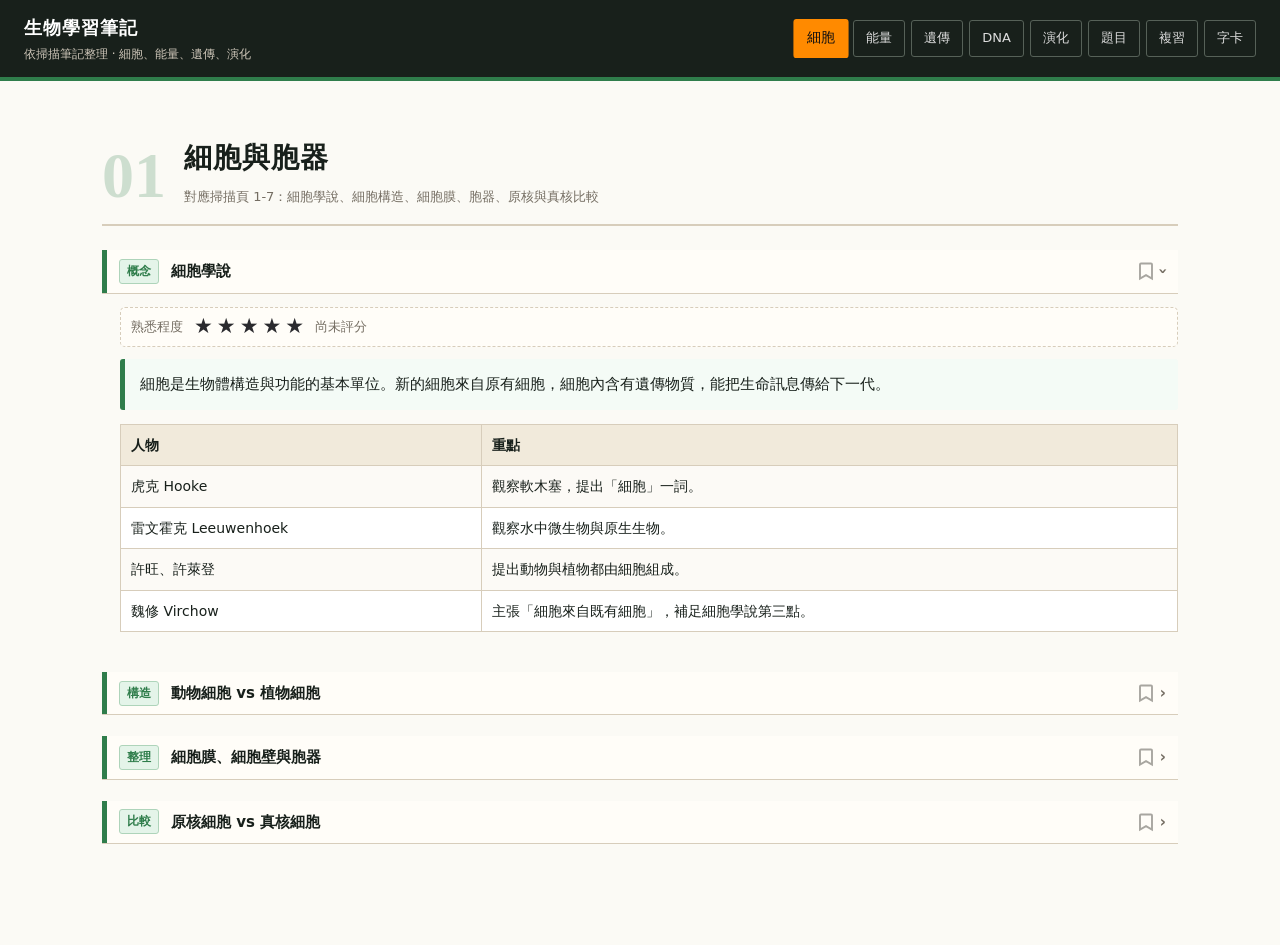
==== commit ec795666: "Add biology exam practice section" ====
--- a/bio-notes/index.html
+++ b/bio-notes/index.html
@@ -4,10 +4,10 @@
 <meta charset="UTF-8">
 <meta name="viewport" content="width=device-width, initial-scale=1.0">
 <title>生物學習筆記</title>
-<link rel="icon" type="image/svg+xml" href="favicon.svg">
-<link rel="icon" type="image/png" sizes="192x192" href="icon-192.png">
-<link rel="apple-touch-icon" sizes="180x180" href="icon-180.png">
-<link rel="manifest" href="site.webmanifest">
+<link rel="icon" type="image/png" sizes="192x192" href="https://raw.githubusercontent.com/jimmy980821-ops/my-website/main/bio-notes/icon-192.png">
+<link rel="shortcut icon" type="image/png" href="https://raw.githubusercontent.com/jimmy980821-ops/my-website/main/bio-notes/icon-192.png">
+<link rel="apple-touch-icon" sizes="180x180" href="https://raw.githubusercontent.com/jimmy980821-ops/my-website/main/bio-notes/icon-180.png">
+<link rel="manifest" href="https://raw.githubusercontent.com/jimmy980821-ops/my-website/main/bio-notes/site.webmanifest">
 <meta name="theme-color" content="#18201b">
 <style>
 :root {
@@ -441,6 +441,89 @@
   font-weight:800;
   margin-top:8px;
 }
+.exam-panel {
+  border:1px solid var(--line);
+  background:white;
+  border-radius:6px;
+  padding:14px;
+  margin-bottom:14px;
+}
+.exam-controls {
+  display:flex;
+  gap:10px;
+  align-items:center;
+  flex-wrap:wrap;
+  margin-bottom:12px;
+}
+.exam-controls select {
+  border:1px solid var(--line);
+  background:#fffdf8;
+  border-radius:4px;
+  padding:8px 10px;
+  font:inherit;
+}
+.exam-score {
+  margin-left:auto;
+  color:var(--muted);
+  font-size:13px;
+}
+.question-list {
+  display:grid;
+  gap:12px;
+}
+.question-card {
+  border:1px solid var(--line);
+  background:#fffdf8;
+  border-radius:6px;
+  padding:12px;
+}
+.question-head {
+  display:flex;
+  justify-content:space-between;
+  gap:10px;
+  margin-bottom:8px;
+  font-weight:900;
+}
+.question-unit {
+  color:var(--muted);
+  font-size:12px;
+  white-space:nowrap;
+}
+.choice-grid {
+  display:grid;
+  gap:8px;
+  margin-top:10px;
+}
+.choice {
+  border:1px solid var(--line);
+  background:white;
+  border-radius:4px;
+  padding:8px 10px;
+  text-align:left;
+  cursor:pointer;
+  font:inherit;
+}
+.choice:hover { border-color:#ff8a00; }
+.choice.correct {
+  background:#e4f4e9;
+  border-color:var(--green);
+  font-weight:800;
+}
+.choice.wrong {
+  background:#fff4f2;
+  border-color:var(--red);
+  font-weight:800;
+}
+.explain {
+  margin-top:10px;
+  border-left:4px solid var(--green);
+  background:#f4fbf6;
+  padding:8px 10px;
+  border-radius:3px;
+  font-size:14px;
+  display:none;
+}
+.explain.show { display:block; }
 .diagram {
   width:100%;
   background:#fffdf8;
@@ -484,6 +567,7 @@
   .tabs { margin-left:0; }
   .grid { grid-template-columns:1fr; }
   .tool-result { grid-template-columns:1fr; }
+  .exam-score { margin-left:0; }
   .process { grid-template-columns:1fr; }
   .ch-num { font-size:44px; }
   .note-table { font-size:13px; }
@@ -502,6 +586,7 @@
     <label class="pill"><input class="tab-choice" type="radio" name="chapter" onchange="showChapter('gene')"><span>遺傳</span></label>
     <label class="pill"><input class="tab-choice" type="radio" name="chapter" onchange="showChapter('dna')"><span>DNA</span></label>
     <label class="pill"><input class="tab-choice" type="radio" name="chapter" onchange="showChapter('evo')"><span>演化</span></label>
+    <label class="pill"><input class="tab-choice" type="radio" name="chapter" onchange="showChapter('exams')"><span>題目</span></label>
     <label class="pill"><input class="tab-choice" type="radio" name="chapter" onchange="showChapter('review')"><span>複習</span></label>
     <label class="pill"><input class="tab-choice" type="radio" name="chapter" onchange="showChapter('cards')"><span>字卡</span></label>
   </div>
@@ -1405,6 +1490,34 @@
   </div>
 </section>
 
+<section id="exams" class="chapter">
+  <div class="ch-head">
+    <div class="ch-num">Q</div>
+    <div>
+      <h1>歷屆題型練習</h1>
+      <div class="ch-note">依歷屆常見考法改寫：細胞、能量、遺傳、DNA、演化分類</div>
+    </div>
+  </div>
+  <div class="callout gold">題目以歷屆考點與題型改寫整理，重點放在觀念判斷、圖表判讀與比例推算。作答後會立即顯示答案與解析。</div>
+  <div class="exam-panel">
+    <div class="exam-controls">
+      <label>篩選單元
+        <select id="examFilter" onchange="renderQuestions()">
+          <option value="all">全部</option>
+          <option value="細胞">細胞</option>
+          <option value="能量">能量</option>
+          <option value="遺傳">遺傳</option>
+          <option value="DNA">DNA</option>
+          <option value="演化">演化</option>
+        </select>
+      </label>
+      <button class="tool-button" type="button" onclick="resetQuestions()">重新作答</button>
+      <div id="examScore" class="exam-score">尚未作答</div>
+    </div>
+    <div id="questionList" class="question-list"></div>
+  </div>
+</section>
+
 <section id="review" class="chapter">
   <div class="ch-head">
     <div class="ch-num">RV</div>
@@ -1457,10 +1570,11 @@
 function showChapter(id) {
   document.querySelectorAll(".chapter").forEach(ch => ch.classList.remove("active"));
   document.getElementById(id).classList.add("active");
-  const order = ["cell","energy","gene","dna","evo","review","cards"];
+  const order = ["cell","energy","gene","dna","evo","exams","review","cards"];
   const choices = document.querySelectorAll(".tab-choice");
   const idx = order.indexOf(id);
   if (choices[idx]) choices[idx].checked = true;
+  if (id === "exams") renderQuestions();
   if (id === "review") updateReviewSection();
   window.scrollTo({ top:0, behavior:"smooth" });
 }
@@ -1575,6 +1689,116 @@
 function updateRatingText(el, value) {
   const labels = ["尚未評分","完全不熟","有點印象","普通","熟但需複習","很熟"];
   el.textContent = labels[value] || labels[0];
+}
+const examQuestions = [
+  {
+    unit:"細胞",
+    prompt:"某構造具有磷脂雙層、蛋白質與醣類，可控制物質進出並進行細胞辨識。此構造最可能是？",
+    choices:["細胞壁","細胞膜","核糖體","細胞骨架"],
+    answer:1,
+    explain:"細胞膜主要由磷脂雙層與膜蛋白組成，醣類可參與辨識；細胞壁主要提供支持與保護。"
+  },
+  {
+    unit:"細胞",
+    prompt:"下列何者最能說明粒線體與葉綠體可能由內共生演化而來？",
+    choices:["兩者都有單層膜","兩者都只存在動物細胞","兩者含自己的 DNA 與核糖體","兩者都不能自行分裂"],
+    answer:2,
+    explain:"粒線體與葉綠體有雙層膜、自己的環狀 DNA、核糖體，且可自行分裂，是內共生假說的重要證據。"
+  },
+  {
+    unit:"能量",
+    prompt:"ATP 水解成 ADP + Pi 時，最直接的結果為何？",
+    choices:["儲存光能","釋放可供細胞使用的能量","合成 DNA","產生氧氣"],
+    answer:1,
+    explain:"ATP 是細胞的能量貨幣，末端磷酸鍵水解會釋放能量，供主動運輸、肌肉收縮、合成反應等使用。"
+  },
+  {
+    unit:"能量",
+    prompt:"光合作用的光反應主要發生在葉綠體的哪個位置？",
+    choices:["基質","類囊體膜","細胞質","粒線體內膜"],
+    answer:1,
+    explain:"光反應在類囊體膜進行，水分解產生 O2，並形成 ATP、NADPH；固碳反應在基質進行。"
+  },
+  {
+    unit:"遺傳",
+    prompt:"Aa × Aa 的單性雜交中，若 A 為完全顯性，子代表現型比例為何？",
+    choices:["1 : 1","1 : 2 : 1","3 : 1","9 : 3 : 3 : 1"],
+    answer:2,
+    explain:"Aa × Aa 的基因型比例為 1 AA : 2 Aa : 1 aa。AA 與 Aa 都表現顯性，因此表現型為 3 : 1。"
+  },
+  {
+    unit:"遺傳",
+    prompt:"減數分裂 I 和減數分裂 II 的主要差異，下列何者正確？",
+    choices:["減 I 分離姊妹染色分體，減 II 分離同源染色體","減 I 分離同源染色體，減 II 分離姊妹染色分體","兩者都只分離細胞質","兩者都不改變染色體分配"],
+    answer:1,
+    explain:"減數分裂 I 分離同源染色體，使染色體數減半；減數分裂 II 分離姊妹染色分體。"
+  },
+  {
+    unit:"DNA",
+    prompt:"DNA 與 RNA 的比較，下列何者正確？",
+    choices:["DNA 含 U，RNA 含 T","DNA 多為雙股，RNA 多為單股","DNA 的五碳糖是核糖","RNA 不參與蛋白質合成"],
+    answer:1,
+    explain:"DNA 多為雙股並含 A、T、C、G；RNA 多為單股並含 A、U、C、G，且參與蛋白質合成。"
+  },
+  {
+    unit:"DNA",
+    prompt:"中心法則中，DNA 的訊息先形成 mRNA，此過程稱為？",
+    choices:["複製","轉錄","翻譯","發酵"],
+    answer:1,
+    explain:"DNA 轉成 RNA 的過程是轉錄；mRNA 在核糖體被讀取並形成蛋白質的過程是翻譯。"
+  },
+  {
+    unit:"演化",
+    prompt:"達爾文天擇說的核心概念，下列何者最符合？",
+    choices:["個體想變就會產生新性狀","後天常使用的構造一定會遺傳","族群原有變異，環境篩選適合者留下較多後代","所有生物都朝固定方向進化"],
+    answer:2,
+    explain:"自然選擇強調族群先有遺傳變異，再由環境篩選，使有利性狀比例增加。"
+  },
+  {
+    unit:"演化",
+    prompt:"判讀親緣關係樹時，下列何者最重要？",
+    choices:["看生物名稱在圖上左右距離","看共同祖先的遠近","看哪個生物畫得比較高","看哪個物種比較大"],
+    answer:1,
+    explain:"親緣樹分支點代表共同祖先。越晚分支，通常共同祖先越近，親緣關係也越近。"
+  }
+];
+let examAnswers = {};
+function renderQuestions() {
+  const list = document.getElementById("questionList");
+  if (!list) return;
+  const filter = document.getElementById("examFilter")?.value || "all";
+  const questions = examQuestions
+    .map((q, index) => ({...q, index}))
+    .filter(q => filter === "all" || q.unit === filter);
+  list.innerHTML = questions.map((q, pos) => {
+    const chosen = examAnswers[q.index];
+    return `<div class="question-card">
+      <div class="question-head"><span>${pos + 1}. ${q.prompt}</span><span class="question-unit">${q.unit}</span></div>
+      <div class="choice-grid">
+        ${q.choices.map((choice, i) => {
+          const state = chosen === undefined ? "" : i === q.answer ? " correct" : i === chosen ? " wrong" : "";
+          return `<button class="choice${state}" type="button" onclick="answerQuestion(${q.index}, ${i})">${String.fromCharCode(65 + i)}. ${choice}</button>`;
+        }).join("")}
+      </div>
+      <div class="explain ${chosen === undefined ? "" : "show"}">${chosen === q.answer ? "答對。" : chosen === undefined ? "" : "答錯。"}${q.explain}</div>
+    </div>`;
+  }).join("");
+  updateExamScore();
+}
+function answerQuestion(index, choice) {
+  examAnswers[index] = choice;
+  renderQuestions();
+}
+function resetQuestions() {
+  examAnswers = {};
+  renderQuestions();
+}
+function updateExamScore() {
+  const score = document.getElementById("examScore");
+  if (!score) return;
+  const total = Object.keys(examAnswers).length;
+  const correct = Object.entries(examAnswers).filter(([idx, ans]) => examQuestions[Number(idx)].answer === ans).length;
+  score.textContent = total ? `已作答 ${total} 題，答對 ${correct} 題` : "尚未作答";
 }
 function parseGenotype(raw) {
   const clean = raw.replace(/\s+/g, "").replace(/[×x]/g, "");
@@ -1678,6 +1902,7 @@
   initReviewMarks();
   initRatings();
   runPunnett();
+  renderQuestions();
 });
 </script>
 </body>
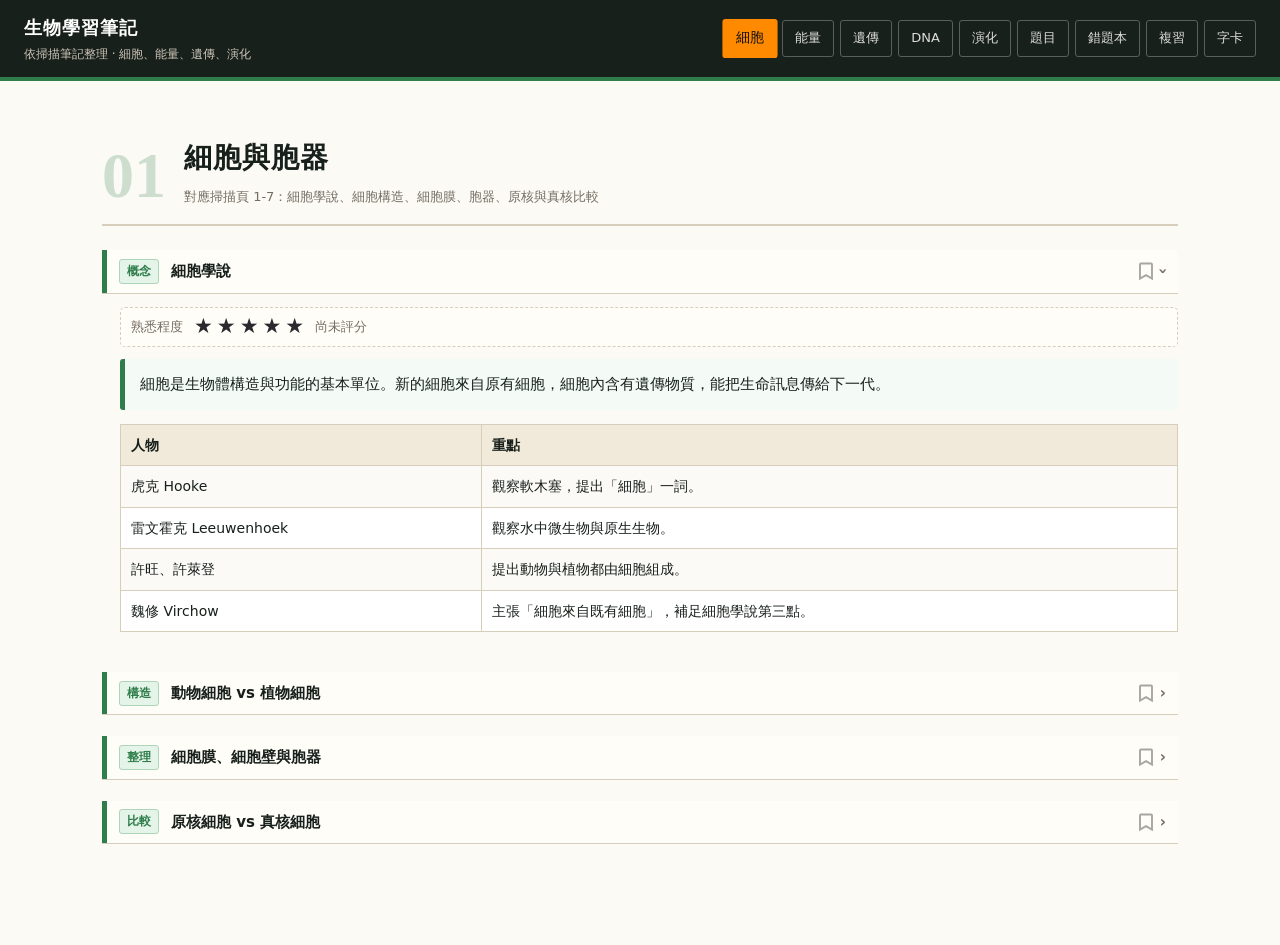
==== commit c38f33c5: "Fix biology diagrams and add wrong answer book" ====
--- a/bio-notes/index.html
+++ b/bio-notes/index.html
@@ -524,6 +524,31 @@
   display:none;
 }
 .explain.show { display:block; }
+.wrong-book-summary {
+  display:flex;
+  align-items:center;
+  justify-content:space-between;
+  gap:12px;
+  margin-bottom:14px;
+}
+.wrong-count {
+  font-weight:900;
+  color:var(--red);
+}
+.empty-state {
+  border:1px dashed var(--line);
+  background:#fffdf8;
+  color:var(--muted);
+  padding:28px 18px;
+  text-align:center;
+  border-radius:6px;
+}
+@media (max-width: 640px) {
+  .diagram { padding:8px; overflow-x:auto; }
+  .diagram svg { min-width:680px; }
+  .diagram-title { position:sticky; left:0; }
+  .wrong-book-summary { align-items:flex-start; flex-direction:column; }
+}
 .diagram {
   width:100%;
   background:#fffdf8;
@@ -542,6 +567,16 @@
   width:100%;
   height:auto;
   display:block;
+}
+.diagram svg text {
+  paint-order:stroke;
+  stroke:#fffdf8;
+  stroke-width:3px;
+  stroke-linejoin:round;
+}
+.diagram svg .no-halo {
+  paint-order:normal;
+  stroke:none;
 }
 .svg-label { font-size:13px; font-weight:700; fill:var(--ink); }
 .svg-small { font-size:11px; fill:var(--muted); }
@@ -587,6 +622,7 @@
     <label class="pill"><input class="tab-choice" type="radio" name="chapter" onchange="showChapter('dna')"><span>DNA</span></label>
     <label class="pill"><input class="tab-choice" type="radio" name="chapter" onchange="showChapter('evo')"><span>演化</span></label>
     <label class="pill"><input class="tab-choice" type="radio" name="chapter" onchange="showChapter('exams')"><span>題目</span></label>
+    <label class="pill"><input class="tab-choice" type="radio" name="chapter" onchange="showChapter('wrong')"><span>錯題本</span></label>
     <label class="pill"><input class="tab-choice" type="radio" name="chapter" onchange="showChapter('review')"><span>複習</span></label>
     <label class="pill"><input class="tab-choice" type="radio" name="chapter" onchange="showChapter('cards')"><span>字卡</span></label>
   </div>
@@ -828,22 +864,22 @@
       </table>
       <div class="diagram">
         <div class="diagram-title">ATP - ADP 循環</div>
-        <svg viewBox="0 0 900 310" role="img" aria-label="ATP 與 ADP 的能量循環圖">
+        <svg viewBox="0 0 900 330" role="img" aria-label="ATP 與 ADP 的能量循環圖">
           <defs>
             <marker id="arrow-red" markerWidth="8" markerHeight="8" refX="7" refY="4" orient="auto"><path d="M0,0 L8,4 L0,8 Z" fill="#bc4b36"/></marker>
           </defs>
-          <circle cx="250" cy="150" r="74" fill="#e8f1fa" stroke="#2d6694" stroke-width="4"/>
-          <text x="250" y="142" class="svg-label" text-anchor="middle">ATP</text>
-          <text x="250" y="166" class="svg-small" text-anchor="middle">高能分子</text>
-          <circle cx="650" cy="150" r="74" fill="#fff0dd" stroke="#9a6b20" stroke-width="4"/>
-          <text x="650" y="142" class="svg-label" text-anchor="middle">ADP + Pi</text>
-          <text x="650" y="166" class="svg-small" text-anchor="middle">相對低能</text>
-          <text x="465" y="32" class="svg-label" text-anchor="middle">水解，釋放能量</text>
-          <text x="465" y="55" class="svg-small" text-anchor="middle">肌肉收縮、主動運輸、合成反應</text>
-          <path d="M325,92 C420,70 520,70 610,92" class="svg-arrow"/>
-          <path d="M610,208 C520,236 420,236 325,208" class="svg-arrow"/>
-          <text x="465" y="274" class="svg-label" text-anchor="middle">儲能，重新合成 ATP</text>
-          <text x="465" y="296" class="svg-small" text-anchor="middle">能量來自呼吸作用，植物也可來自光合作用</text>
+          <circle cx="210" cy="165" r="78" fill="#e8f1fa" stroke="#2d6694" stroke-width="4"/>
+          <text x="210" y="158" class="svg-label no-halo" text-anchor="middle">ATP</text>
+          <text x="210" y="184" class="svg-small no-halo" text-anchor="middle">高能分子</text>
+          <circle cx="690" cy="165" r="78" fill="#fff0dd" stroke="#9a6b20" stroke-width="4"/>
+          <text x="690" y="158" class="svg-label no-halo" text-anchor="middle">ADP + Pi</text>
+          <text x="690" y="184" class="svg-small no-halo" text-anchor="middle">相對低能</text>
+          <path d="M276,122 C390,62 510,62 624,122" class="svg-arrow"/>
+          <text x="450" y="42" class="svg-label" text-anchor="middle">水解，釋放能量</text>
+          <text x="450" y="66" class="svg-small" text-anchor="middle">供肌肉收縮、主動運輸與合成反應</text>
+          <path d="M624,208 C510,268 390,268 276,208" class="svg-arrow"/>
+          <text x="450" y="286" class="svg-label" text-anchor="middle">吸收能量，重新合成 ATP</text>
+          <text x="450" y="311" class="svg-small" text-anchor="middle">能量來自呼吸作用；植物也可來自光合作用</text>
         </svg>
       </div>
       <table class="note-table">
@@ -868,25 +904,25 @@
           <defs>
             <marker id="arrow-red" markerWidth="8" markerHeight="8" refX="7" refY="4" orient="auto"><path d="M0,0 L8,4 L0,8 Z" fill="#bc4b36"/></marker>
           </defs>
-          <rect x="55" y="58" width="350" height="210" rx="24" fill="#eef8e7" stroke="#2f7d4b" stroke-width="5"/>
-          <text x="230" y="42" class="svg-label" text-anchor="middle">葉綠體</text>
-          <ellipse cx="225" cy="122" rx="115" ry="22" fill="#9bd67f" stroke="#2f7d4b" stroke-width="3"/>
-          <ellipse cx="225" cy="166" rx="115" ry="22" fill="#9bd67f" stroke="#2f7d4b" stroke-width="3"/>
-          <ellipse cx="225" cy="210" rx="115" ry="22" fill="#9bd67f" stroke="#2f7d4b" stroke-width="3"/>
-          <text x="225" y="170" class="svg-label" text-anchor="middle">類囊體</text>
-          <text x="225" y="252" class="svg-small" text-anchor="middle">基質</text>
-          <rect x="500" y="60" width="165" height="90" rx="8" fill="#e8f1fa" stroke="#2d6694" stroke-width="3"/>
-          <text x="582" y="95" class="svg-label" text-anchor="middle">光反應</text>
-          <text x="582" y="122" class="svg-small" text-anchor="middle">水分解，產生 O2</text>
-          <rect x="720" y="178" width="170" height="90" rx="8" fill="#fff0dd" stroke="#9a6b20" stroke-width="3"/>
-          <text x="805" y="212" class="svg-label" text-anchor="middle">固碳反應</text>
-          <text x="805" y="238" class="svg-small" text-anchor="middle">CO2 → 糖類</text>
-          <path d="M90,32 L150,83" class="svg-arrow"/><text x="74" y="24" class="svg-small">光能</text>
-          <path d="M96,285 L500,115" class="svg-arrow"/><text x="112" y="302" class="svg-small">H2O</text>
-          <path d="M665,105 L720,205" class="svg-arrow"/><text x="704" y="146" class="svg-small">ATP、NADPH</text>
-          <path d="M500,95 L405,120" class="svg-arrow"/><text x="420" y="88" class="svg-small">O2 釋出</text>
-          <path d="M908,220 L805,220" class="svg-arrow"/><text x="920" y="224" class="svg-small">CO2</text>
-          <path d="M805,268 L805,300" class="svg-arrow"/><text x="823" y="304" class="svg-small">C6H12O6</text>
+          <rect x="160" y="42" width="660" height="238" rx="26" fill="#eef8e7" stroke="#2f7d4b" stroke-width="5"/>
+          <text x="490" y="28" class="svg-label" text-anchor="middle">葉綠體</text>
+          <rect x="230" y="88" width="210" height="120" rx="10" fill="#e8f1fa" stroke="#2d6694" stroke-width="3"/>
+          <text x="335" y="126" class="svg-label no-halo" text-anchor="middle">光反應</text>
+          <text x="335" y="154" class="svg-small no-halo" text-anchor="middle">類囊體膜</text>
+          <text x="335" y="182" class="svg-small no-halo" text-anchor="middle">H2O → O2</text>
+          <rect x="560" y="88" width="210" height="120" rx="10" fill="#fff0dd" stroke="#9a6b20" stroke-width="3"/>
+          <text x="665" y="126" class="svg-label no-halo" text-anchor="middle">固碳反應</text>
+          <text x="665" y="154" class="svg-small no-halo" text-anchor="middle">葉綠體基質</text>
+          <text x="665" y="182" class="svg-small no-halo" text-anchor="middle">CO2 → 糖類</text>
+          <path d="M440,132 L560,132" class="svg-arrow"/>
+          <text x="500" y="112" class="svg-small" text-anchor="middle">ATP、NADPH</text>
+          <path d="M560,178 L440,178" class="svg-arrow"/>
+          <text x="500" y="202" class="svg-small" text-anchor="middle">ADP、NADP+</text>
+          <path d="M55,102 L230,126" class="svg-arrow"/><text x="58" y="86" class="svg-small">光能</text>
+          <path d="M55,184 L230,172" class="svg-arrow"/><text x="58" y="208" class="svg-small">H2O</text>
+          <path d="M335,208 L335,260" class="svg-arrow"/><text x="352" y="252" class="svg-small">O2 釋出</text>
+          <path d="M925,112 L770,136" class="svg-arrow"/><text x="900" y="96" class="svg-small">CO2</text>
+          <path d="M665,208 L665,260" class="svg-arrow"/><text x="682" y="252" class="svg-small">C6H12O6</text>
         </svg>
       </div>
       <table class="note-table">
@@ -909,25 +945,25 @@
           <defs>
             <marker id="arrow-red" markerWidth="8" markerHeight="8" refX="7" refY="4" orient="auto"><path d="M0,0 L8,4 L0,8 Z" fill="#bc4b36"/></marker>
           </defs>
-          <rect x="40" y="80" width="160" height="80" rx="8" fill="#fff0dd" stroke="#9a6b20" stroke-width="3"/>
-          <text x="120" y="112" class="svg-label" text-anchor="middle">葡萄糖</text>
-          <text x="120" y="138" class="svg-small" text-anchor="middle">C6H12O6</text>
-          <rect x="285" y="80" width="170" height="80" rx="8" fill="#e8f1fa" stroke="#2d6694" stroke-width="3"/>
-          <text x="370" y="112" class="svg-label" text-anchor="middle">糖解作用</text>
-          <text x="370" y="138" class="svg-small" text-anchor="middle">細胞質，產生少量 ATP</text>
-          <rect x="540" y="50" width="350" height="160" rx="80" fill="#f7d8cf" stroke="#bc4b36" stroke-width="4"/>
-          <path d="M610,130 C650,74 735,74 780,130 C735,186 650,186 610,130Z" fill="#fff7f5" stroke="#bc4b36" stroke-width="3"/>
-          <text x="715" y="34" class="svg-label" text-anchor="middle">粒線體</text>
-          <rect x="645" y="104" width="140" height="54" rx="7" fill="#fff7f5" opacity=".96"/>
-          <text x="715" y="124" class="svg-label" text-anchor="middle">有氧階段</text>
-          <text x="715" y="148" class="svg-small" text-anchor="middle">大量 ATP、CO2、H2O</text>
-          <rect x="540" y="250" width="350" height="62" rx="8" fill="#f4fbf6" stroke="#2f7d4b" stroke-width="3"/>
-          <text x="715" y="276" class="svg-label" text-anchor="middle">無氧：發酵</text>
-          <text x="715" y="298" class="svg-small" text-anchor="middle">酒精發酵或乳酸發酵，ATP 少</text>
-          <path d="M200,120 L285,120" class="svg-arrow"/>
-          <path d="M455,120 L540,120" class="svg-arrow"/><text x="500" y="103" class="svg-small" text-anchor="middle">有 O2</text>
-          <path d="M455,142 C495,180 512,238 540,278" class="svg-arrow"/><text x="492" y="202" class="svg-small" text-anchor="middle">無 O2</text>
-          <text x="715" y="234" class="svg-small" text-anchor="middle">你的筆記重點：氧氣越多，進粒線體產 ATP 越多；缺氧則走發酵。</text>
+          <rect x="40" y="108" width="155" height="82" rx="8" fill="#fff0dd" stroke="#9a6b20" stroke-width="3"/>
+          <text x="117" y="141" class="svg-label no-halo" text-anchor="middle">葡萄糖</text>
+          <text x="117" y="168" class="svg-small no-halo" text-anchor="middle">C6H12O6</text>
+          <rect x="275" y="108" width="190" height="82" rx="8" fill="#e8f1fa" stroke="#2d6694" stroke-width="3"/>
+          <text x="370" y="141" class="svg-label no-halo" text-anchor="middle">糖解作用</text>
+          <text x="370" y="168" class="svg-small no-halo" text-anchor="middle">細胞質，少量 ATP</text>
+          <path d="M195,149 L275,149" class="svg-arrow"/>
+          <rect x="585" y="48" width="325" height="112" rx="42" fill="#f7d8cf" stroke="#bc4b36" stroke-width="4"/>
+          <text x="747" y="34" class="svg-label" text-anchor="middle">粒線體</text>
+          <text x="747" y="91" class="svg-label no-halo" text-anchor="middle">有氧呼吸</text>
+          <text x="747" y="121" class="svg-small no-halo" text-anchor="middle">大量 ATP、CO2、H2O</text>
+          <rect x="585" y="220" width="325" height="82" rx="8" fill="#f4fbf6" stroke="#2f7d4b" stroke-width="3"/>
+          <text x="747" y="252" class="svg-label no-halo" text-anchor="middle">無氧：發酵</text>
+          <text x="747" y="280" class="svg-small no-halo" text-anchor="middle">酒精或乳酸發酵，ATP 少</text>
+          <path d="M465,136 C515,118 540,104 585,104" class="svg-arrow"/>
+          <text x="522" y="91" class="svg-small" text-anchor="middle">有 O2</text>
+          <path d="M465,166 C515,190 540,240 585,260" class="svg-arrow"/>
+          <text x="520" y="220" class="svg-small" text-anchor="middle">無 O2</text>
+          <text x="490" y="322" class="svg-small" text-anchor="middle">氧充足時進入粒線體產生較多 ATP；缺氧時進行發酵。</text>
         </svg>
       </div>
       <table class="note-table">
@@ -1030,20 +1066,22 @@
           <text x="75" y="274" class="svg-small" text-anchor="middle">2n</text><text x="195" y="274" class="svg-small" text-anchor="middle">2n</text>
           <text x="135" y="332" class="svg-small" text-anchor="middle">兩個子細胞，染色體數與母細胞相同</text>
 
-          <circle cx="625" cy="82" r="44" fill="#fff0dd" stroke="#9a6b20" stroke-width="3"/>
-          <text x="625" y="86" class="svg-small" text-anchor="middle">母細胞 2n</text>
-          <path d="M625,126 L625,171" class="svg-arrow"/><text x="648" y="152" class="svg-small">減 I：同源染色體分離</text>
-          <circle cx="555" cy="210" r="36" fill="#fff0dd" stroke="#9a6b20" stroke-width="3"/>
-          <circle cx="695" cy="210" r="36" fill="#fff0dd" stroke="#9a6b20" stroke-width="3"/>
-          <text x="555" y="214" class="svg-small" text-anchor="middle">n</text><text x="695" y="214" class="svg-small" text-anchor="middle">n</text>
-          <path d="M555,246 L505,285" class="svg-arrow"/><path d="M555,246 L605,285" class="svg-arrow"/>
-          <path d="M695,246 L645,285" class="svg-arrow"/><path d="M695,246 L745,285" class="svg-arrow"/>
-          <circle cx="505" cy="315" r="28" fill="#fff0dd" stroke="#9a6b20" stroke-width="3"/>
-          <circle cx="605" cy="315" r="28" fill="#fff0dd" stroke="#9a6b20" stroke-width="3"/>
-          <circle cx="645" cy="315" r="28" fill="#fff0dd" stroke="#9a6b20" stroke-width="3"/>
-          <circle cx="745" cy="315" r="28" fill="#fff0dd" stroke="#9a6b20" stroke-width="3"/>
-          <text x="842" y="208" class="svg-small">減 II：姊妹染色分體分離</text>
-          <text x="625" y="354" class="svg-small" text-anchor="middle">四個配子，染色體數減半，基因組合不同</text>
+          <circle cx="635" cy="78" r="42" fill="#fff0dd" stroke="#9a6b20" stroke-width="3"/>
+          <text x="635" y="83" class="svg-small no-halo" text-anchor="middle">母細胞 2n</text>
+          <path d="M635,120 L635,148" class="svg-arrow"/>
+          <text x="665" y="140" class="svg-small">減 I：同源染色體分離</text>
+          <path d="M635,148 L555,180 M635,148 L715,180" stroke="#bc4b36" stroke-width="2" fill="none"/>
+          <circle cx="555" cy="205" r="34" fill="#fff0dd" stroke="#9a6b20" stroke-width="3"/>
+          <circle cx="715" cy="205" r="34" fill="#fff0dd" stroke="#9a6b20" stroke-width="3"/>
+          <text x="555" y="210" class="svg-small no-halo" text-anchor="middle">n</text>
+          <text x="715" y="210" class="svg-small no-halo" text-anchor="middle">n</text>
+          <text x="815" y="205" class="svg-small">減 II：姊妹染色分體分離</text>
+          <path d="M540,237 L500,276 M570,237 L590,276 M700,237 L680,276 M730,237 L770,276" stroke="#bc4b36" stroke-width="2" fill="none"/>
+          <circle cx="500" cy="304" r="27" fill="#fff0dd" stroke="#9a6b20" stroke-width="3"/>
+          <circle cx="590" cy="304" r="27" fill="#fff0dd" stroke="#9a6b20" stroke-width="3"/>
+          <circle cx="680" cy="304" r="27" fill="#fff0dd" stroke="#9a6b20" stroke-width="3"/>
+          <circle cx="770" cy="304" r="27" fill="#fff0dd" stroke="#9a6b20" stroke-width="3"/>
+          <text x="635" y="352" class="svg-small" text-anchor="middle">四個配子：染色體數減半，基因組合不同</text>
         </svg>
       </div>
       <table class="note-table">
@@ -1182,12 +1220,12 @@
           <text x="270" y="155" class="svg-small" text-anchor="middle">G≡C</text>
           <text x="310" y="155" class="svg-small" text-anchor="middle">A=T</text>
           <text x="700" y="30" class="svg-label" text-anchor="middle">RNA：單股，A-U、C-G</text>
-          <path d="M565,90 C620,40 685,135 750,88 C805,50 835,128 845,210" stroke="#2f7d4b" stroke-width="5" fill="none"/>
-          <circle cx="586" cy="76" r="18" fill="#e4f4e9" stroke="#2f7d4b" stroke-width="2"/><text x="586" y="81" class="svg-small" text-anchor="middle">A</text>
-          <circle cx="642" cy="78" r="18" fill="#e4f4e9" stroke="#2f7d4b" stroke-width="2"/><text x="642" y="83" class="svg-small" text-anchor="middle">U</text>
-          <circle cx="700" cy="116" r="18" fill="#e4f4e9" stroke="#2f7d4b" stroke-width="2"/><text x="700" y="121" class="svg-small" text-anchor="middle">C</text>
-          <circle cx="760" cy="88" r="18" fill="#e4f4e9" stroke="#2f7d4b" stroke-width="2"/><text x="760" y="93" class="svg-small" text-anchor="middle">G</text>
-          <circle cx="822" cy="150" r="18" fill="#e4f4e9" stroke="#2f7d4b" stroke-width="2"/><text x="822" y="155" class="svg-small" text-anchor="middle">A</text>
+          <path d="M555,105 C610,72 655,148 710,118 S805,90 850,170" stroke="#2f7d4b" stroke-width="7" fill="none"/>
+          <circle cx="575" cy="98" r="20" fill="#e4f4e9" stroke="#2f7d4b" stroke-width="2"/><text x="575" y="103" class="svg-small no-halo" text-anchor="middle">A</text>
+          <circle cx="630" cy="112" r="20" fill="#e4f4e9" stroke="#2f7d4b" stroke-width="2"/><text x="630" y="117" class="svg-small no-halo" text-anchor="middle">U</text>
+          <circle cx="690" cy="126" r="20" fill="#e4f4e9" stroke="#2f7d4b" stroke-width="2"/><text x="690" y="131" class="svg-small no-halo" text-anchor="middle">C</text>
+          <circle cx="750" cy="108" r="20" fill="#e4f4e9" stroke="#2f7d4b" stroke-width="2"/><text x="750" y="113" class="svg-small no-halo" text-anchor="middle">G</text>
+          <circle cx="815" cy="132" r="20" fill="#e4f4e9" stroke="#2f7d4b" stroke-width="2"/><text x="815" y="137" class="svg-small no-halo" text-anchor="middle">A</text>
           <text x="230" y="290" class="svg-small" text-anchor="middle">DNA：去氧核糖、雙股、儲存遺傳訊息</text>
           <text x="700" y="290" class="svg-small" text-anchor="middle">RNA：核糖、單股、參與蛋白質合成</text>
         </svg>
@@ -1250,13 +1288,14 @@
           <rect x="735" y="58" width="190" height="92" rx="10" fill="#fff0dd" stroke="#9a6b20" stroke-width="3"/>
           <text x="830" y="92" class="svg-label" text-anchor="middle">蛋白質</text>
           <text x="830" y="120" class="svg-small" text-anchor="middle">胺基酸序列摺疊</text>
-          <ellipse cx="565" cy="242" rx="110" ry="44" fill="#f7d8cf" stroke="#bc4b36" stroke-width="3"/>
-          <text x="565" y="246" class="svg-label" text-anchor="middle">核糖體</text>
-          <path d="M420,242 H720" stroke="#2f7d4b" stroke-width="5" fill="none"/>
+          <path d="M410,252 H730" stroke="#2f7d4b" stroke-width="6" fill="none"/>
+          <ellipse cx="565" cy="222" rx="112" ry="50" fill="#f7d8cf" stroke="#bc4b36" stroke-width="3"/>
+          <rect x="515" y="208" width="100" height="28" rx="5" fill="#fff7f5"/>
+          <text x="565" y="228" class="svg-label no-halo" text-anchor="middle">核糖體</text>
           <text x="570" y="312" class="svg-small" text-anchor="middle">tRNA 以反密碼子配對 mRNA 密碼子，把胺基酸接成多胜肽。</text>
-          <circle cx="480" cy="203" r="14" fill="#9a6b20"/><circle cx="530" cy="203" r="14" fill="#9a6b20"/><circle cx="580" cy="203" r="14" fill="#9a6b20"/>
-          <path d="M480,203 L530,203 L580,203 L630,203" stroke="#9a6b20" stroke-width="4" fill="none"/>
-          <circle cx="630" cy="203" r="14" fill="#9a6b20"/>
+          <path d="M480,172 L530,172 L580,172 L630,172" stroke="#9a6b20" stroke-width="4" fill="none"/>
+          <circle cx="480" cy="172" r="14" fill="#9a6b20"/><circle cx="530" cy="172" r="14" fill="#9a6b20"/><circle cx="580" cy="172" r="14" fill="#9a6b20"/>
+          <circle cx="630" cy="172" r="14" fill="#9a6b20"/>
         </svg>
       </div>
       <div class="timeline">
@@ -1358,8 +1397,9 @@
           <circle cx="145" cy="124" r="18" fill="#f3c072" stroke="#9a6b20" stroke-width="3"/>
           <path d="M255,220 L255,95 L275,95 L275,220" stroke="#9a6b20" stroke-width="10" fill="none" stroke-linecap="round"/>
           <circle cx="270" cy="78" r="18" fill="#f3c072" stroke="#9a6b20" stroke-width="3"/>
-          <path d="M170,140 L235,100" class="svg-arrow"/><text x="202" y="88" class="svg-small" text-anchor="middle">常伸長脖子</text>
-          <text x="248" y="252" class="svg-small" text-anchor="middle">獲得的長脖子被遺傳</text>
+          <path d="M170,152 L232,112" class="svg-arrow"/>
+          <text x="188" y="92" class="svg-small" text-anchor="middle">常伸長脖子</text>
+          <text x="248" y="252" class="svg-small" text-anchor="middle">後天獲得的長脖子被遺傳</text>
           <rect x="545" y="58" width="380" height="210" rx="8" fill="#f4fbf6" stroke="#2f7d4b" stroke-width="3"/>
           <path d="M605,220 L605,150 L625,150 L625,220" stroke="#9a6b20" stroke-width="10" fill="none" stroke-linecap="round"/>
           <circle cx="620" cy="134" r="18" fill="#f3c072" stroke="#9a6b20" stroke-width="3"/>
@@ -1367,7 +1407,7 @@
           <circle cx="720" cy="78" r="18" fill="#f3c072" stroke="#9a6b20" stroke-width="3"/>
           <path d="M810,220 L810,122 L830,122 L830,220" stroke="#9a6b20" stroke-width="10" fill="none" stroke-linecap="round"/>
           <circle cx="825" cy="106" r="18" fill="#f3c072" stroke="#9a6b20" stroke-width="3"/>
-          <path d="M720,78 L720,42" class="svg-arrow"/><text x="720" y="282" class="svg-small" text-anchor="middle">脖子較長者較容易取得食物，留下較多後代</text>
+          <text x="735" y="282" class="svg-small" text-anchor="middle">長頸個體較容易取得食物，留下較多後代</text>
         </svg>
       </div>
       <table class="note-table">
@@ -1518,6 +1558,26 @@
   </div>
 </section>
 
+<section id="wrong" class="chapter">
+  <div class="ch-head">
+    <div class="ch-num">W</div>
+    <div>
+      <h1>錯題本</h1>
+      <div class="ch-note">答錯自動收錄；在這裡重新答對後，自動移出</div>
+    </div>
+  </div>
+  <div class="exam-panel">
+    <div class="wrong-book-summary">
+      <div>
+        <div class="wrong-count" id="wrongCount">目前 0 題</div>
+        <div class="exam-score">紀錄會保存在這台裝置的瀏覽器中。</div>
+      </div>
+      <button class="tool-button" type="button" onclick="clearWrongBook()">清空錯題本</button>
+    </div>
+    <div id="wrongQuestionList" class="question-list"></div>
+  </div>
+</section>
+
 <section id="review" class="chapter">
   <div class="ch-head">
     <div class="ch-num">RV</div>
@@ -1570,11 +1630,12 @@
 function showChapter(id) {
   document.querySelectorAll(".chapter").forEach(ch => ch.classList.remove("active"));
   document.getElementById(id).classList.add("active");
-  const order = ["cell","energy","gene","dna","evo","exams","review","cards"];
+  const order = ["cell","energy","gene","dna","evo","exams","wrong","review","cards"];
   const choices = document.querySelectorAll(".tab-choice");
   const idx = order.indexOf(id);
   if (choices[idx]) choices[idx].checked = true;
   if (id === "exams") renderQuestions();
+  if (id === "wrong") renderWrongBook();
   if (id === "review") updateReviewSection();
   window.scrollTo({ top:0, behavior:"smooth" });
 }
@@ -1762,7 +1823,34 @@
     explain:"親緣樹分支點代表共同祖先。越晚分支，通常共同祖先越近，親緣關係也越近。"
   }
 ];
+const WRONG_BOOK_KEY = "bio-notes-wrong-book-v1";
 let examAnswers = {};
+let wrongQuestionIds = loadWrongBook();
+
+function loadWrongBook() {
+  try {
+    const saved = JSON.parse(localStorage.getItem(WRONG_BOOK_KEY) || "[]");
+    return new Set(saved.filter(index => Number.isInteger(index) && examQuestions[index]));
+  } catch {
+    return new Set();
+  }
+}
+function saveWrongBook() {
+  localStorage.setItem(WRONG_BOOK_KEY, JSON.stringify([...wrongQuestionIds]));
+}
+function questionCard(q, pos, source) {
+  const chosen = examAnswers[q.index];
+  return `<div class="question-card">
+    <div class="question-head"><span>${pos + 1}. ${q.prompt}</span><span class="question-unit">${q.unit}</span></div>
+    <div class="choice-grid">
+      ${q.choices.map((choice, i) => {
+        const state = chosen === undefined ? "" : i === q.answer ? " correct" : i === chosen ? " wrong" : "";
+        return `<button class="choice${state}" type="button" onclick="answerQuestion(${q.index}, ${i}, '${source}')">${String.fromCharCode(65 + i)}. ${choice}</button>`;
+      }).join("")}
+    </div>
+    <div class="explain ${chosen === undefined ? "" : "show"}">${chosen === q.answer ? "答對，已從錯題本移除。" : chosen === undefined ? "" : "答錯，已加入錯題本。"}${q.explain}</div>
+  </div>`;
+}
 function renderQuestions() {
   const list = document.getElementById("questionList");
   if (!list) return;
@@ -1770,28 +1858,37 @@
   const questions = examQuestions
     .map((q, index) => ({...q, index}))
     .filter(q => filter === "all" || q.unit === filter);
-  list.innerHTML = questions.map((q, pos) => {
-    const chosen = examAnswers[q.index];
-    return `<div class="question-card">
-      <div class="question-head"><span>${pos + 1}. ${q.prompt}</span><span class="question-unit">${q.unit}</span></div>
-      <div class="choice-grid">
-        ${q.choices.map((choice, i) => {
-          const state = chosen === undefined ? "" : i === q.answer ? " correct" : i === chosen ? " wrong" : "";
-          return `<button class="choice${state}" type="button" onclick="answerQuestion(${q.index}, ${i})">${String.fromCharCode(65 + i)}. ${choice}</button>`;
-        }).join("")}
-      </div>
-      <div class="explain ${chosen === undefined ? "" : "show"}">${chosen === q.answer ? "答對。" : chosen === undefined ? "" : "答錯。"}${q.explain}</div>
-    </div>`;
-  }).join("");
+  list.innerHTML = questions.map((q, pos) => questionCard(q, pos, "exam")).join("");
   updateExamScore();
 }
-function answerQuestion(index, choice) {
+function renderWrongBook() {
+  const list = document.getElementById("wrongQuestionList");
+  const count = document.getElementById("wrongCount");
+  if (!list || !count) return;
+  const questions = [...wrongQuestionIds]
+    .sort((a, b) => a - b)
+    .map(index => ({...examQuestions[index], index}));
+  count.textContent = `目前 ${questions.length} 題`;
+  list.innerHTML = questions.length
+    ? questions.map((q, pos) => questionCard(q, pos, "wrong")).join("")
+    : `<div class="empty-state">目前沒有錯題。到「題目」作答，答錯的題目會自動出現在這裡。</div>`;
+}
+function answerQuestion(index, choice, source = "exam") {
   examAnswers[index] = choice;
-  renderQuestions();
+  if (choice === examQuestions[index].answer) wrongQuestionIds.delete(index);
+  else wrongQuestionIds.add(index);
+  saveWrongBook();
+  if (source === "wrong") renderWrongBook();
+  else renderQuestions();
 }
 function resetQuestions() {
   examAnswers = {};
   renderQuestions();
+}
+function clearWrongBook() {
+  wrongQuestionIds.clear();
+  saveWrongBook();
+  renderWrongBook();
 }
 function updateExamScore() {
   const score = document.getElementById("examScore");
@@ -1903,6 +2000,7 @@
   initRatings();
   runPunnett();
   renderQuestions();
+  renderWrongBook();
 });
 </script>
 </body>
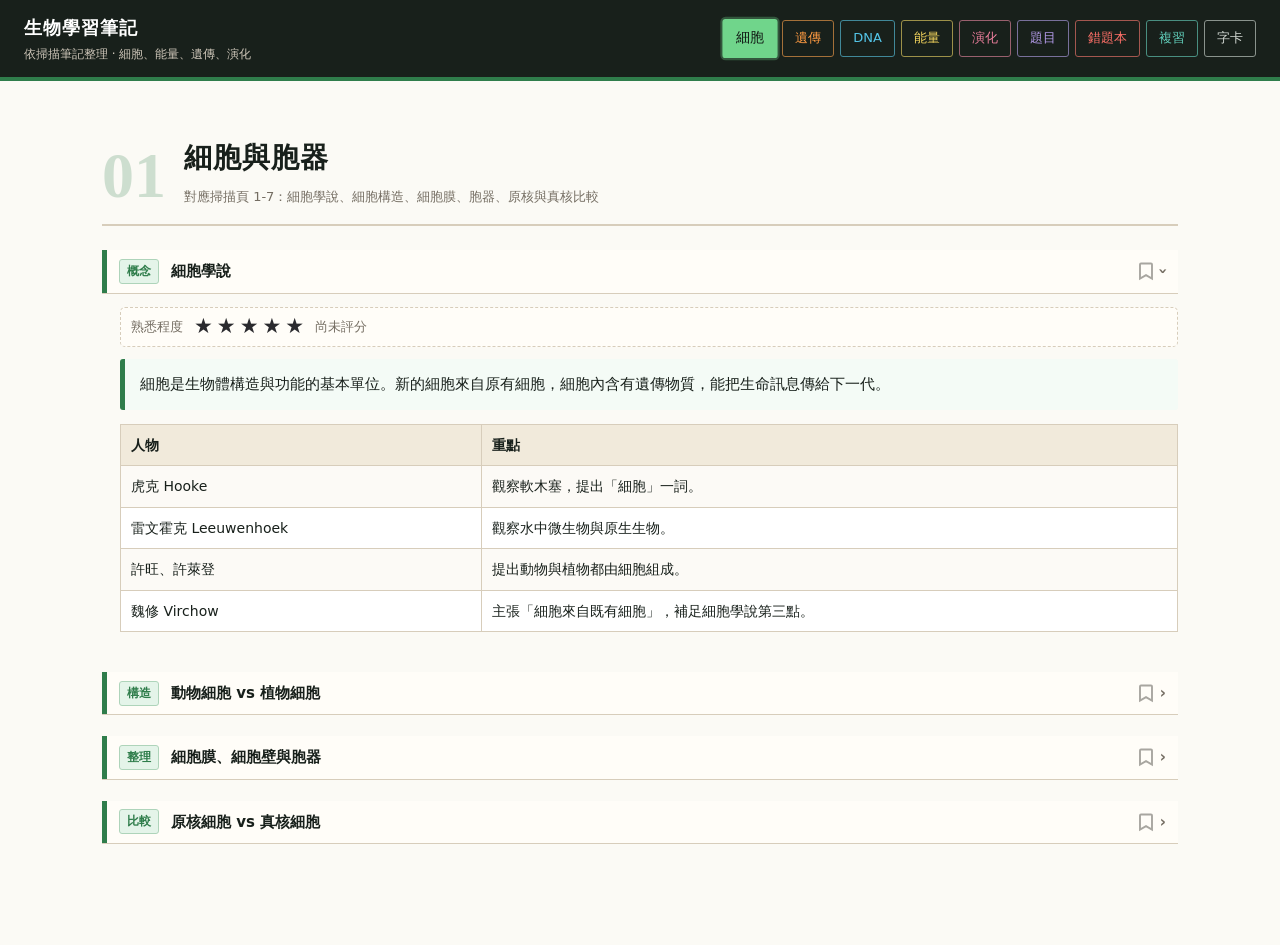
==== commit d1a204b6: "Differentiate biology tabs and reorder chapters" ====
--- a/bio-notes/index.html
+++ b/bio-notes/index.html
@@ -66,9 +66,9 @@
 }
 .pill input { position:absolute; opacity:0; }
 .pill span {
-  border:1px solid #566158;
+  border:1px solid color-mix(in srgb, var(--tab-color, #aeb8b1) 58%, #26342d);
   background:transparent;
-  color:#ddd;
+  color:var(--tab-color, #ddd);
   padding:6px 12px;
   border-radius:3px;
   cursor:pointer;
@@ -76,13 +76,31 @@
   transition:transform .5s cubic-bezier(.34,1.56,.64,1),
     background .25s ease,color .25s ease,border-color .25s ease;
 }
-.pill input:checked + span,
 .pill span:hover {
-  background:#ff8a00;
-  color:#0e0e10;
-  border-color:#ff8a00;
+  background:color-mix(in srgb, var(--tab-color, #ddd) 16%, transparent);
+  border-color:var(--tab-color, #ddd);
+  transform:translateY(-1px);
+}
+.pill input:focus-visible + span {
+  outline:2px solid white;
+  outline-offset:2px;
+}
+.pill input:checked + span {
+  background:var(--tab-color, #ff8a00);
+  color:var(--tab-ink, #101713);
+  border-color:var(--tab-color, #ff8a00);
   transform:scale(1.06);
-}
+  box-shadow:0 0 0 2px color-mix(in srgb, var(--tab-color, #ff8a00) 30%, transparent);
+}
+.pill-cell { --tab-color:#70d58b; }
+.pill-gene { --tab-color:#ff9b42; }
+.pill-dna { --tab-color:#54c5e8; }
+.pill-energy { --tab-color:#f3d45d; }
+.pill-evo { --tab-color:#ed7f9d; }
+.pill-exams { --tab-color:#b49bea; }
+.pill-wrong { --tab-color:#ff7068; }
+.pill-review { --tab-color:#62d1bd; }
+.pill-cards { --tab-color:#d2d8d3; }
 .container { max-width:1120px; margin:auto; padding:28px 22px 80px; }
 .chapter { display:none; }
 .chapter.active { display:block; }
@@ -616,15 +634,15 @@
     <div class="sub">依掃描筆記整理 · 細胞、能量、遺傳、演化</div>
   </div>
   <div class="tabs">
-    <label class="pill"><input class="tab-choice" type="radio" name="chapter" checked onchange="showChapter('cell')"><span>細胞</span></label>
-    <label class="pill"><input class="tab-choice" type="radio" name="chapter" onchange="showChapter('energy')"><span>能量</span></label>
-    <label class="pill"><input class="tab-choice" type="radio" name="chapter" onchange="showChapter('gene')"><span>遺傳</span></label>
-    <label class="pill"><input class="tab-choice" type="radio" name="chapter" onchange="showChapter('dna')"><span>DNA</span></label>
-    <label class="pill"><input class="tab-choice" type="radio" name="chapter" onchange="showChapter('evo')"><span>演化</span></label>
-    <label class="pill"><input class="tab-choice" type="radio" name="chapter" onchange="showChapter('exams')"><span>題目</span></label>
-    <label class="pill"><input class="tab-choice" type="radio" name="chapter" onchange="showChapter('wrong')"><span>錯題本</span></label>
-    <label class="pill"><input class="tab-choice" type="radio" name="chapter" onchange="showChapter('review')"><span>複習</span></label>
-    <label class="pill"><input class="tab-choice" type="radio" name="chapter" onchange="showChapter('cards')"><span>字卡</span></label>
+    <label class="pill pill-cell"><input class="tab-choice" type="radio" name="chapter" checked onchange="showChapter('cell')"><span>細胞</span></label>
+    <label class="pill pill-gene"><input class="tab-choice" type="radio" name="chapter" onchange="showChapter('gene')"><span>遺傳</span></label>
+    <label class="pill pill-dna"><input class="tab-choice" type="radio" name="chapter" onchange="showChapter('dna')"><span>DNA</span></label>
+    <label class="pill pill-energy"><input class="tab-choice" type="radio" name="chapter" onchange="showChapter('energy')"><span>能量</span></label>
+    <label class="pill pill-evo"><input class="tab-choice" type="radio" name="chapter" onchange="showChapter('evo')"><span>演化</span></label>
+    <label class="pill pill-exams"><input class="tab-choice" type="radio" name="chapter" onchange="showChapter('exams')"><span>題目</span></label>
+    <label class="pill pill-wrong"><input class="tab-choice" type="radio" name="chapter" onchange="showChapter('wrong')"><span>錯題本</span></label>
+    <label class="pill pill-review"><input class="tab-choice" type="radio" name="chapter" onchange="showChapter('review')"><span>複習</span></label>
+    <label class="pill pill-cards"><input class="tab-choice" type="radio" name="chapter" onchange="showChapter('cards')"><span>字卡</span></label>
   </div>
 </div>
 
@@ -1630,7 +1648,7 @@
 function showChapter(id) {
   document.querySelectorAll(".chapter").forEach(ch => ch.classList.remove("active"));
   document.getElementById(id).classList.add("active");
-  const order = ["cell","energy","gene","dna","evo","exams","wrong","review","cards"];
+  const order = ["cell","gene","dna","energy","evo","exams","wrong","review","cards"];
   const choices = document.querySelectorAll(".tab-choice");
   const idx = order.indexOf(id);
   if (choices[idx]) choices[idx].checked = true;
